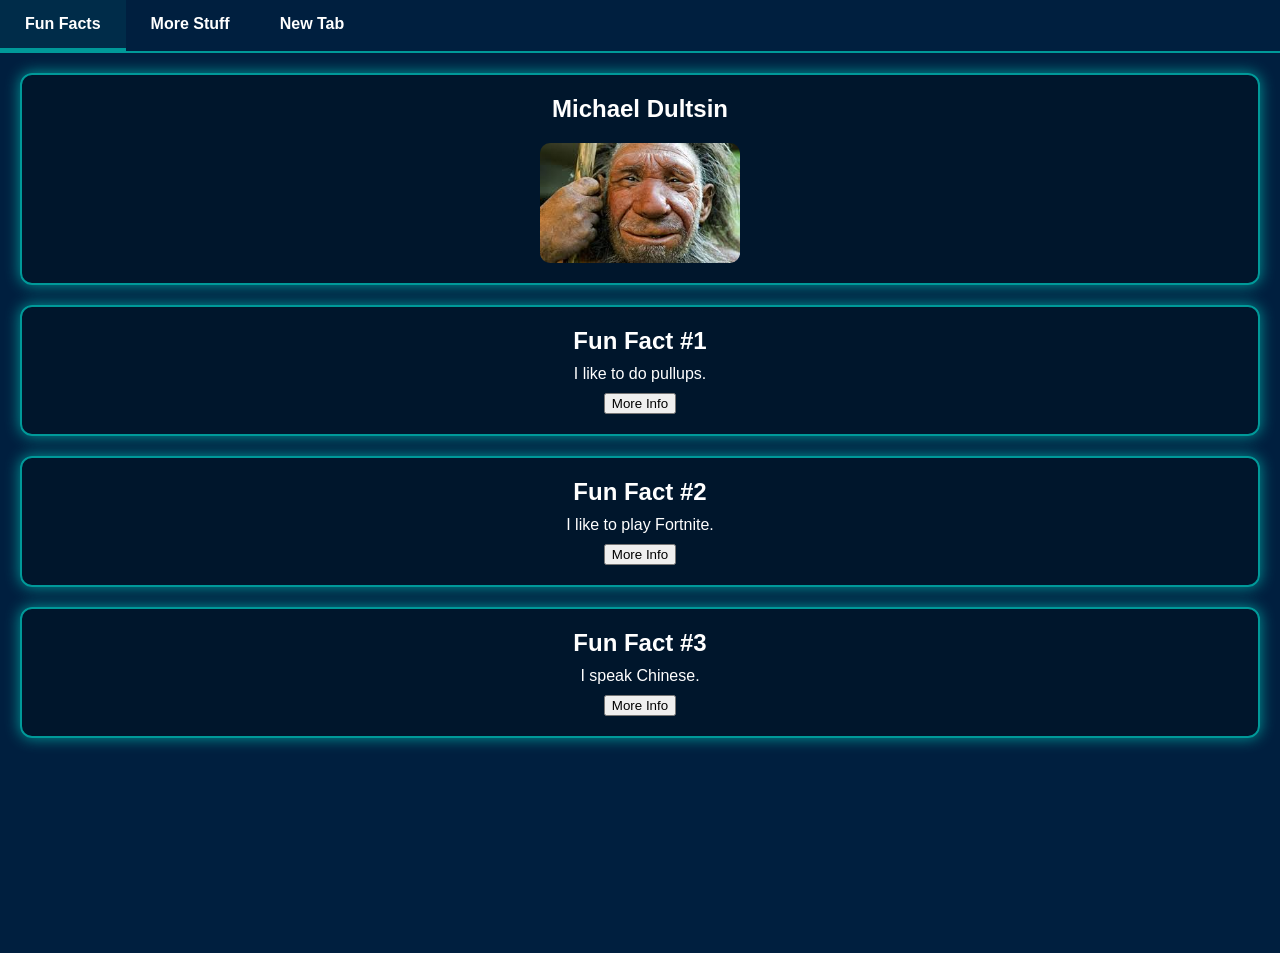
==== index.html @ ffdce5ab "My first commit" ====
<!DOCTYPE html>
<html lang="en">
<head>
  <meta charset="UTF-8" />
  <meta name="viewport" content="width=device-width, initial-scale=1.0">
  <title>Michael Dultsin's Fun Facts</title>
  <link rel="stylesheet" href="style.css">
</head>
<body>

  <!-- Tabs -->
  <div class="tabs">
    <div class="tab active" onclick="showTab('funFacts')">Fun Facts</div>
    <div class="tab" onclick="showTab('moreStuff')">More Stuff</div>
    <div class="tab" onclick="showTab('newTab')">New Tab</div>
  </div>

  <!-- Fun Facts Tab -->
  <div id="funFacts" class="tab-content active">
    <section>
      <h1>Michael Dultsin</h1>
      <img src="homoerectus.jpeg" alt="Michael's picture">
    </section>

    <section>
      <h2>Fun Fact #1</h2>
      <p>I like to do pullups.</p>
      <button onclick="togglePopup(this)">More Info</button>
      <div class="popup">I have done 20 pullups in a row!</div>
    </section>

    <section>
      <h2>Fun Fact #2</h2>
      <p>I like to play Fortnite.</p>
      <button onclick="togglePopup(this)">More Info</button>
      <div class="popup">I started playing Fortnite in 2018!</div>
    </section>

    <section>
      <h2>Fun Fact #3</h2>
      <p>I speak Chinese.</p>
      <button onclick="togglePopup(this)">More Info</button>
      <div class="popup">I have been learning Chinese for 2 years!</div>
    </section>
  </div>

  <!-- More Stuff Tab -->
  <div id="moreStuff" class="tab-content">
    <h2>More Stuff</h2>
    <!-- Embedded YouTube Video with Start Time -->
    <iframe width="560" height="315" src="https://www.youtube.com/embed/SQyzaavIaoA?start=6" title="YouTube video player" frameborder="0" allow="accelerometer; autoplay; clipboard-write; encrypted-media; gyroscope; picture-in-picture; web-share" referrerpolicy="strict-origin-when-cross-origin" allowfullscreen></iframe>
  </div>

  <!-- New Tab -->
  <div id="newTab" class="tab-content">
    <h2>New Tab</h2>
    <p>Here’s some other cool stuff about me!</p>
  </div>

  <!-- JavaScript -->
  <script>
    function showTab(tabId) {
      document.querySelectorAll('.tab').forEach(tab => tab.classList.remove('active'));
      document.querySelectorAll('.tab-content').forEach(content => content.classList.remove('active'));
      document.querySelector(`.tab[onclick="showTab('${tabId}')"]`).classList.add('active');
      document.getElementById(tabId).classList.add('active');
    }

    function togglePopup(button) {
      const popup = button.nextElementSibling;
      popup.classList.toggle('show');
    }
  </script>

</body>
</html>
---- style.css ----
/* Body */
body {
  margin: 0;
  padding: 0;
  font-family: 'Arial', sans-serif;
  background-color: rgb(0, 31, 63); /* Navy blue */
  color: rgb(255, 255, 255); /* White text */
}

/* Tabs */
.tabs {
  display: flex;
  background-color: rgb(0, 31, 63);
  border-bottom: 2px solid rgb(0, 153, 153);
}

.tab {
  padding: 15px 25px;
  cursor: pointer;
  font-weight: bold;
  color: rgb(255, 255, 255);
  border-bottom: 3px solid transparent;
  transition: 0.3s;
}

.tab:hover {
  background-color: rgba(0, 153, 153, 0.2);
}

.tab.active {
  border-bottom: 3px solid rgb(0, 153, 153);
  background-color: rgba(0, 153, 153, 0.1);
}

/* Tab content */
.tab-content {
  display: none;
  padding: 20px;
  box-sizing: border-box;
  min-height: 100vh;
  flex-direction: column;
  gap: 20px;
}

.tab-content.active {
  display: flex;
}

/* Sections (cards) */
section {
  background: rgba(0, 0, 0, 0.3);
  padding: 20px;
  border-radius: 12px;
  border: 2px solid rgb(0, 153, 153);
  box-shadow: 0 0 15px rgb(0, 153, 153);
  display: flex;
  flex-direction: column;
  align-items: center;
  text-align: center;
  transition: all 0.3s ease;
}

section:hover {
  transform: translateY(-5px);
  background-color: rgb(0, 153, 153);
  color: rgb(0, 0, 0);
  box-shadow: 0 0 25px rgb(0, 153, 153);
}

/* Titles and text */
h1, h2 {
  margin: 0 0 10px 0;
  font-weight: 700;
}

p {
  margin: 0 0 10px 0;
}

/* Images */
img {
  width: 200px;
  height: auto;
  margin-top: 10px;
  border-radius: 10px;
}

/* More Info popups */
.popup {
  display: none;
  margin-top: 10px;
  padding: 10px;
  background-color: rgb(0, 153, 153);
  color: rgb(0, 0, 0);
  font-weight: bold;
  border-radius: 6px;
  transition: all 0.3s ease;
}

.popup.show {
  display: block;
  animation: popupFade 0.3s ease;
}

@keyframes popupFade {
  0% { opacity: 0; transform: translateY(-5px); }
  100% { opacity: 1; transform: translateY(0); }
}

/* New Tab Gradient */
#newTab {
  background: linear-gradient(135deg, rgba(0, 0, 0, 0.7) 70%, #a4c7e7 30%); /* Black and Baby Blue gradient */
  color: white;
  padding: 20px;
  border-radius: 12px;
  box-shadow: 0 0 20px rgba(0, 31, 63, 0.5);
  text-align: center;
}

/* More Stuff tab */
#moreStuff {
  background-color: rgb(245, 245, 220); /* Beige */
  color: rgb(0, 31, 63);
  padding: 20px;
  border-radius: 12px;
  box-shadow: 0 0 20px rgba(0, 31, 63, 0.5);
  align-items: center;
  text-align: center;
  gap: 20px;
  min-height: 80vh;
  flex-direction: column;
}

#moreStuff iframe {
  max-width: 100%;
  border-radius: 10px;
}

/* YouTube video container */
.video-container {
  position: relative;
  display: flex;
  flex-direction: column;
  align-items: center;
  justify-content: center;
  gap: 10px;
  background-color: rgba(0, 0, 0, 0.3);
  border: 2px solid rgb(0, 153, 153);
  border-radius: 10px;
  padding: 20px;
  box-shadow: 0 0 15px rgb(0, 153, 153);
}

/* Hide iframe initially */
.video-container iframe {
  display: block;
  width: 100%;
  max-width: 560px;
  height: 315px;
  border-radius: 8px;
}

/* Fallback message for video errors */
.video-fallback {
  display: none; /* Initially hidden */
  text-align: center;
  color: white;
}

.video-fallback p {
  margin-bottom: 8px;
  font-size: 1.1em;
}

/* Fallback link styling */
.video-link {
  display: inline-block;
  text-decoration: none;
  background-color: rgb(0, 153, 153);
  color: rgb(0, 0, 0);
  padding: 8px 15px;
  border-radius: 6px;
  font-weight: bold;
}

.video-link:hover {
  background-color: rgba(0, 153, 153, 0.8);
}

/* Mobile adjustments */
@media (max-width: 600px) {
  img {
    width: 90%;
    height: auto;
  }

  .tabs {
    flex-direction: column;
  }

  .tab {
    width: 100%;
    text-align: center;
  }
}
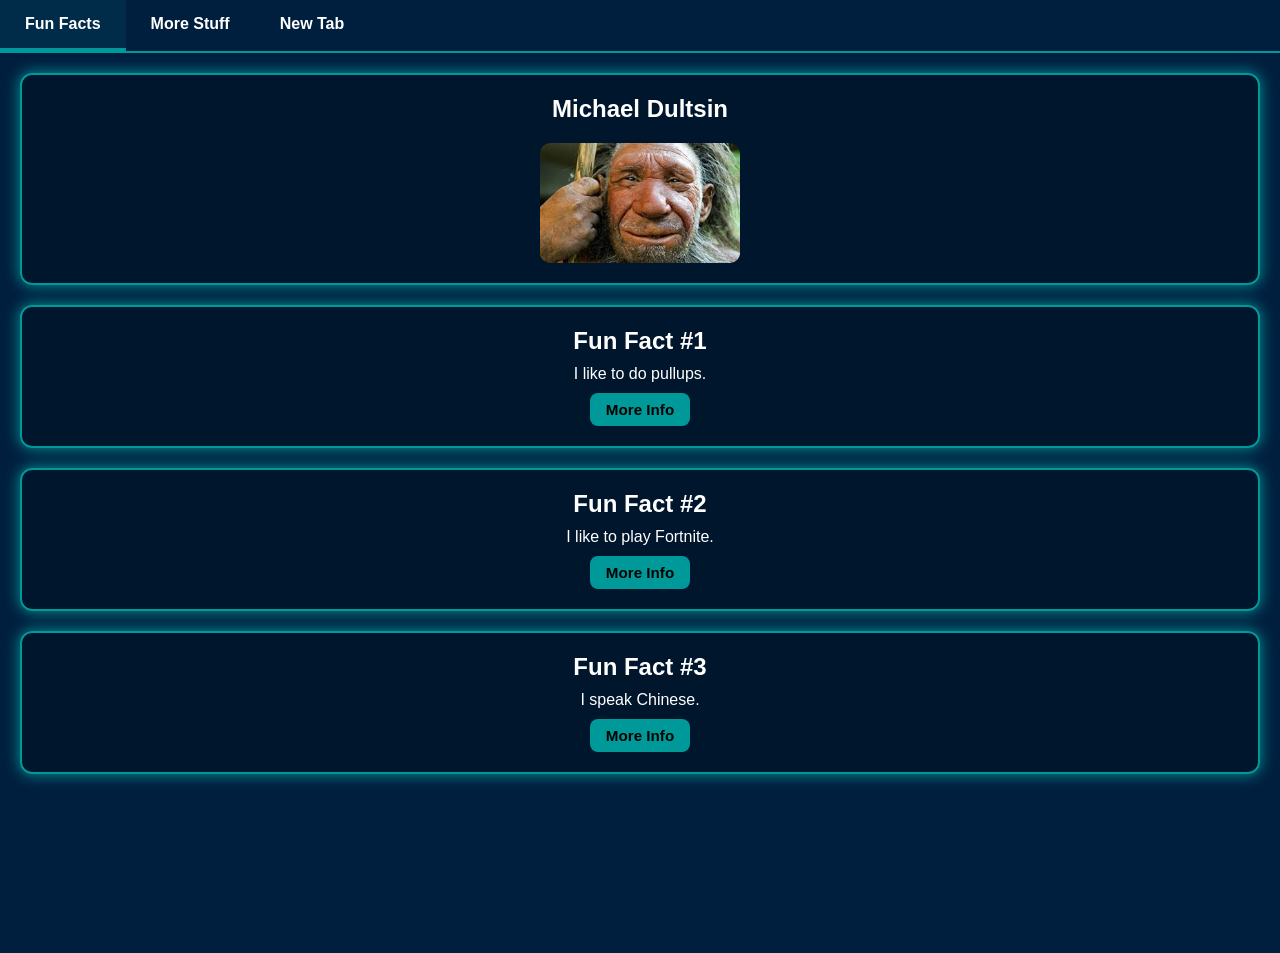
==== commit 905308b3: "Created kalaedescope/gameon third tab." ====
--- a/index.html
+++ b/index.html
@@ -5,6 +5,11 @@
   <meta name="viewport" content="width=device-width, initial-scale=1.0">
   <title>Michael Dultsin's Fun Facts</title>
   <link rel="stylesheet" href="style.css">
+  <style>
+    html {
+      scroll-behavior: auto;
+    }
+  </style>
 </head>
 <body>
 
@@ -26,21 +31,21 @@
       <h2>Fun Fact #1</h2>
       <p>I like to do pullups.</p>
       <button onclick="togglePopup(this)">More Info</button>
-      <div class="popup">I have done 20 pullups in a row!</div>
+      <div class="popup">I have done 12 pullups in a row</div>
     </section>
 
     <section>
       <h2>Fun Fact #2</h2>
       <p>I like to play Fortnite.</p>
       <button onclick="togglePopup(this)">More Info</button>
-      <div class="popup">I started playing Fortnite in 2018!</div>
+      <div class="popup"></div>
     </section>
 
     <section>
       <h2>Fun Fact #3</h2>
       <p>I speak Chinese.</p>
       <button onclick="togglePopup(this)">More Info</button>
-      <div class="popup">I have been learning Chinese for 2 years!</div>
+      <div class="popup">I have been learning Chinese for 4 years!</div>
     </section>
   </div>
 
@@ -54,11 +59,22 @@
   <!-- New Tab -->
   <div id="newTab" class="tab-content">
     <h2>New Tab</h2>
-    <p>Here’s some other cool stuff about me!</p>
+    <p>Here's some other cool stuff about me!</p>
+    
+    <div style="display: flex; justify-content: center; align-items: center; min-height: 60vh;">
+      <section style="width: 400px; height: 400px; padding: 0; display: flex; align-items: center; justify-content: center;">
+        <canvas id="kaleidoscope" width="400" height="400" style="border-radius: 10px; cursor: crosshair; display: block;"></canvas>
+      </section>
+    </div>
   </div>
 
   <!-- JavaScript -->
   <script>
+    // Scroll to top on page load
+    window.addEventListener('load', () => {
+      window.scrollTo(0, 0);
+    });
+
     function showTab(tabId) {
       document.querySelectorAll('.tab').forEach(tab => tab.classList.remove('active'));
       document.querySelectorAll('.tab-content').forEach(content => content.classList.remove('active'));
@@ -70,6 +86,205 @@
       const popup = button.nextElementSibling;
       popup.classList.toggle('show');
     }
+
+    // Kaleidoscope
+    const canvas = document.getElementById('kaleidoscope');
+    const ctx = canvas.getContext('2d');
+    let mouseX = canvas.width / 2;
+    let mouseY = canvas.height / 2;
+    let points = [];
+    let clickCount = 0;
+    let gameActive = false;
+
+    // Draw octagon helper
+    function drawOctagon(ctx, x, y, size, fillColor, opacity = 1) {
+      ctx.save();
+      ctx.globalAlpha = opacity;
+      ctx.fillStyle = fillColor;
+      ctx.beginPath();
+      for (let i = 0; i < 8; i++) {
+        const angle = (i * Math.PI * 2) / 8 - Math.PI / 8;
+        const px = x + size * Math.cos(angle);
+        const py = y + size * Math.sin(angle);
+        if (i === 0) ctx.moveTo(px, py);
+        else ctx.lineTo(px, py);
+      }
+      ctx.closePath();
+      ctx.fill();
+      ctx.restore();
+    }
+
+    canvas.addEventListener('click', () => {
+      if (countdownActive) return;
+      clickCount++;
+      if (clickCount === 2) {
+        gameActive = true;
+        clickCount = 0;
+        initSnakeGame();
+      }
+    });
+
+    canvas.addEventListener('mousemove', (e) => {
+      if (gameActive || countdownActive) return;
+      const rect = canvas.getBoundingClientRect();
+      mouseX = e.clientX - rect.left;
+      mouseY = e.clientY - rect.top;
+      
+      // Add new point to pattern
+      if (Math.random() > 0.5) {
+        const colorChoice = Math.random();
+        let hue;
+        if (colorChoice < 0.33) {
+          hue = 180; // Teal/Cyan
+        } else if (colorChoice < 0.66) {
+          hue = 200; // Baby Blue
+        } else {
+          hue = 160; // Dark Teal/Green
+        }
+        
+        points.push({
+          x: mouseX,
+          y: mouseY,
+          hue: hue,
+          life: 80
+        });
+      }
+    });
+
+    function drawKaleidoscope() {
+      if (gameActive || countdownActive) {
+        requestAnimationFrame(drawKaleidoscope);
+        return;
+      }
+
+      ctx.fillStyle = 'rgba(0, 31, 63, 0.08)';
+      ctx.fillRect(0, 0, canvas.width, canvas.height);
+
+      const centerX = canvas.width / 2;
+      const centerY = canvas.height / 2;
+
+      // Update and draw points
+      points = points.filter(p => p.life > 0);
+      points.forEach(p => {
+        p.life -= 1;
+        const opacity = p.life / 80;
+
+        for (let i = 0; i < 8; i++) {
+          const angle = (Math.PI * 2 / 8) * i;
+          const x = centerX + (p.x - centerX) * Math.cos(angle) - (p.y - centerY) * Math.sin(angle);
+          const y = centerY + (p.x - centerX) * Math.sin(angle) + (p.y - centerY) * Math.cos(angle);
+
+          // Draw multiple octagon layers for pattern with HSL colors
+          const baseColor = `hsl(${p.hue}, 100%, 50%)`;
+          drawOctagon(ctx, x, y, 3 * opacity, baseColor, opacity * 0.6);
+          drawOctagon(ctx, x, y, 6 * opacity, baseColor, opacity * 0.3);
+        }
+      });
+
+      requestAnimationFrame(drawKaleidoscope);
+    }
+
+    // Snake Game
+    let snake, food, direction, nextDirection, score;
+    let countdown = 3;
+    let countdownActive = false;
+    let gameLoopActive = false;
+
+    function initSnakeGame() {
+      countdown = 3;
+      countdownActive = true;
+      
+      const countdownInterval = setInterval(() => {
+        ctx.fillStyle = 'rgb(0, 31, 63)';
+        ctx.fillRect(0, 0, canvas.width, canvas.height);
+        ctx.fillStyle = 'rgb(0, 153, 153)';
+        ctx.font = 'bold 80px Arial';
+        ctx.textAlign = 'center';
+        ctx.textBaseline = 'middle';
+        ctx.fillText(countdown, canvas.width / 2, canvas.height / 2);
+        
+        countdown--;
+        
+        if (countdown < 0) {
+          clearInterval(countdownInterval);
+          countdownActive = false;
+          startSnakeGame();
+        }
+      }, 1000);
+    }
+
+    function startSnakeGame() {
+      snake = [{x: 10, y: 10}];
+      food = {x: Math.floor(Math.random() * 20), y: Math.floor(Math.random() * 20)};
+      direction = {x: 1, y: 0};
+      nextDirection = {x: 1, y: 0};
+      score = 0;
+      gameLoopActive = true;
+
+      document.addEventListener('keydown', handleSnakeInput);
+      gameLoopSnake();
+    }
+
+    function handleSnakeInput(e) {
+      const key = e.key.toLowerCase();
+      if (key === 'arrowup' || key === 'w') nextDirection = {x: 0, y: -1};
+      if (key === 'arrowdown' || key === 's') nextDirection = {x: 0, y: 1};
+      if (key === 'arrowleft' || key === 'a') nextDirection = {x: -1, y: 0};
+      if (key === 'arrowright' || key === 'd') nextDirection = {x: 1, y: 0};
+    }
+
+    function gameLoopSnake() {
+      if (!gameLoopActive) return;
+
+      direction = nextDirection;
+      const head = {x: snake[0].x + direction.x, y: snake[0].y + direction.y};
+
+      if (head.x < 0 || head.x >= 20 || head.y < 0 || head.y >= 20 || snake.some(s => s.x === head.x && s.y === head.y)) {
+        gameLoopActive = false;
+        gameActive = false;
+        alert(`Game Over! Score: ${score}`);
+        clickCount = 0;
+        document.removeEventListener('keydown', handleSnakeInput);
+        points = [];
+        return;
+      }
+
+      snake.unshift(head);
+
+      if (head.x === food.x && head.y === food.y) {
+        score++;
+        food = {x: Math.floor(Math.random() * 20), y: Math.floor(Math.random() * 20)};
+      } else {
+        snake.pop();
+      }
+
+      drawSnakeGameOnCanvas();
+      setTimeout(gameLoopSnake, 100);
+    }
+
+    function drawSnakeGameOnCanvas() {
+      ctx.fillStyle = 'rgb(0, 31, 63)';
+      ctx.fillRect(0, 0, canvas.width, canvas.height);
+
+      const cellSize = 20;
+
+      ctx.fillStyle = 'rgb(0, 153, 153)';
+      snake.forEach(segment => {
+        ctx.fillRect(segment.x * cellSize, segment.y * cellSize, cellSize - 2, cellSize - 2);
+      });
+
+      ctx.fillStyle = 'rgb(255, 255, 255)';
+      ctx.fillRect(food.x * cellSize, food.y * cellSize, cellSize - 2, cellSize - 2);
+
+      ctx.fillStyle = 'rgb(255, 255, 255)';
+      ctx.font = '16px Arial';
+      ctx.textAlign = 'left';
+      ctx.textBaseline = 'top';
+      ctx.fillText(`Score: ${score}`, 10, 10);
+      ctx.fillText('Double-click to exit', 10, 30);
+    }
+
+    drawKaleidoscope();
   </script>
 
 </body>
--- a/style.css
+++ b/style.css
@@ -90,8 +90,8 @@
   display: none;
   margin-top: 10px;
   padding: 10px;
-  background-color: rgb(0, 153, 153);
-  color: rgb(0, 0, 0);
+  background-color: transparent;
+  color: inherit;
   font-weight: bold;
   border-radius: 6px;
   transition: all 0.3s ease;
@@ -203,3 +203,20 @@
     text-align: center;
   }
 }
+
+button {
+  border-radius: 8px;
+  background-color: rgb(0, 153, 153);
+  color: rgb(0, 0, 0);
+  border: none;
+  padding: 8px 16px;
+  font-size: 0.95em;
+  cursor: pointer;
+  transition: background 0.2s;
+  font-weight: bold;
+}
+
+button:hover {
+  background-color: rgba(0, 153, 153, 0.8);
+}
+
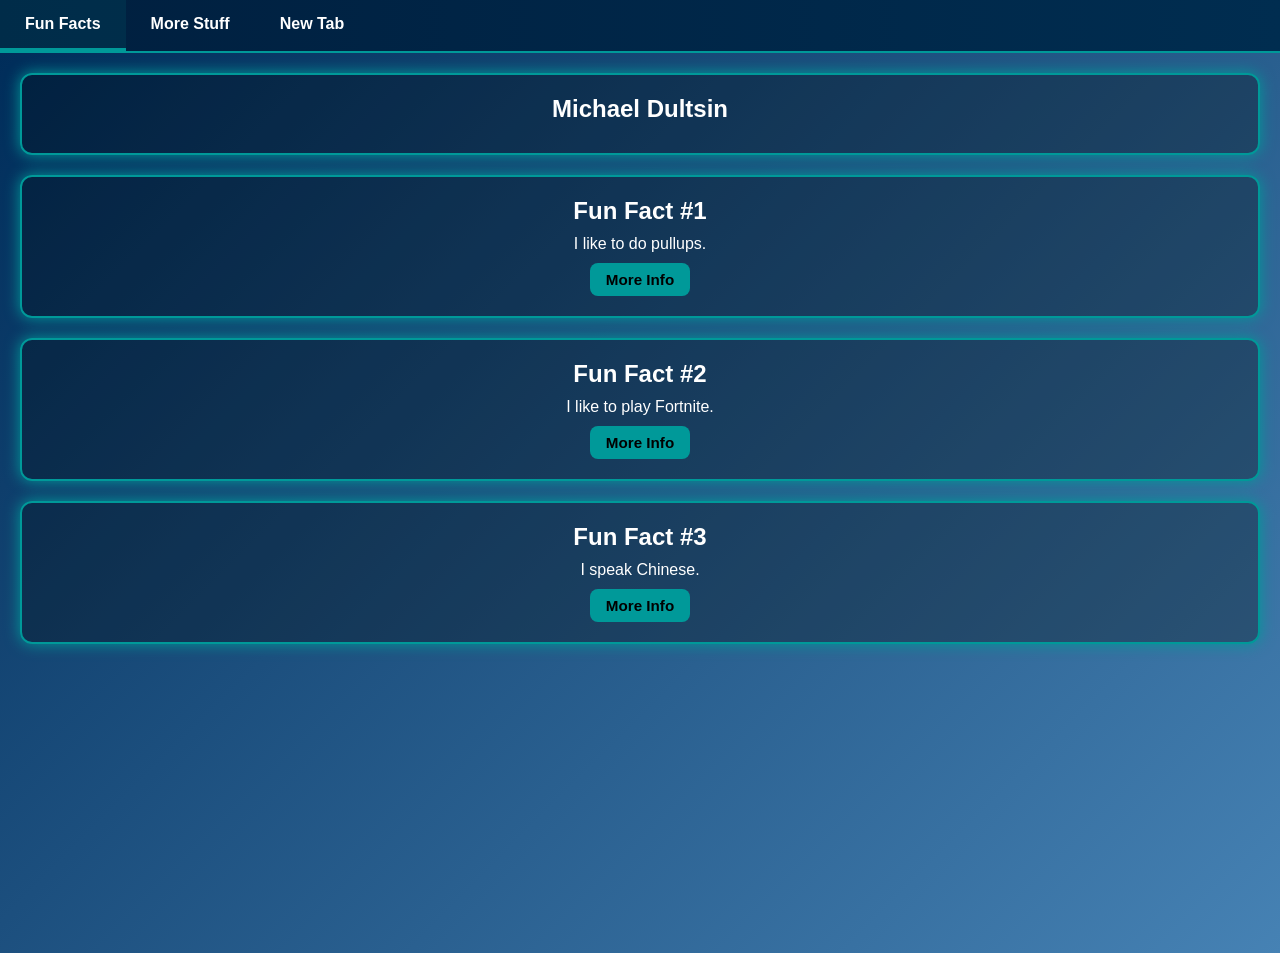
==== commit bcc5e134: "Fixed snake game bug" ====
--- a/index.html
+++ b/index.html
@@ -24,7 +24,6 @@
   <div id="funFacts" class="tab-content active">
     <section>
       <h1>Michael Dultsin</h1>
-      <img src="homoerectus.jpeg" alt="Michael's picture">
     </section>
 
     <section>
@@ -52,8 +51,9 @@
   <!-- More Stuff Tab -->
   <div id="moreStuff" class="tab-content">
     <h2>More Stuff</h2>
-    <!-- Embedded YouTube Video with Start Time -->
-    <iframe width="560" height="315" src="https://www.youtube.com/embed/SQyzaavIaoA?start=6" title="YouTube video player" frameborder="0" allow="accelerometer; autoplay; clipboard-write; encrypted-media; gyroscope; picture-in-picture; web-share" referrerpolicy="strict-origin-when-cross-origin" allowfullscreen></iframe>
+    <img src="homoerectus.jpeg" alt="Michael's picture" style="width: 200px; height: auto; border-radius: 10px; margin: 20px 0;">
+    <!-- Embedded YouTube Video -->
+    <iframe width="560" height="315" src="https://www.youtube.com/embed/Mv7J2CLBYBk?start=2" title="YouTube video player" frameborder="0" allow="accelerometer; autoplay; clipboard-write; encrypted-media; gyroscope; picture-in-picture; web-share" allowfullscreen></iframe>
   </div>
 
   <!-- New Tab -->
@@ -130,24 +130,30 @@
       mouseX = e.clientX - rect.left;
       mouseY = e.clientY - rect.top;
       
-      // Add new point to pattern
+      // Add new points in pentagon pattern around mouse
       if (Math.random() > 0.5) {
-        const colorChoice = Math.random();
-        let hue;
-        if (colorChoice < 0.33) {
-          hue = 180; // Teal/Cyan
-        } else if (colorChoice < 0.66) {
-          hue = 200; // Baby Blue
-        } else {
-          hue = 160; // Dark Teal/Green
-        }
-        
-        points.push({
-          x: mouseX,
-          y: mouseY,
-          hue: hue,
-          life: 80
-        });
+        for (let i = 0; i < 5; i++) {
+          const angle = (Math.PI * 2 / 5) * i;
+          const offsetX = Math.cos(angle) * 15;
+          const offsetY = Math.sin(angle) * 15;
+          
+          const colorChoice = Math.random();
+          let hue;
+          if (colorChoice < 0.33) {
+            hue = 180; // Teal/Cyan
+          } else if (colorChoice < 0.66) {
+            hue = 200; // Baby Blue
+          } else {
+            hue = 160; // Dark Teal/Green
+          }
+          
+          points.push({
+            x: mouseX + offsetX,
+            y: mouseY + offsetY,
+            hue: hue,
+            life: 80
+          });
+        }
       }
     });
 
@@ -157,7 +163,7 @@
         return;
       }
 
-      ctx.fillStyle = 'rgba(0, 31, 63, 0.08)';
+      ctx.fillStyle = 'rgba(0, 31, 63, 0.12)';
       ctx.fillRect(0, 0, canvas.width, canvas.height);
 
       const centerX = canvas.width / 2;
@@ -169,15 +175,14 @@
         p.life -= 1;
         const opacity = p.life / 80;
 
-        for (let i = 0; i < 8; i++) {
-          const angle = (Math.PI * 2 / 8) * i;
+        for (let i = 0; i < 5; i++) {
+          const angle = (Math.PI * 2 / 5) * i;
           const x = centerX + (p.x - centerX) * Math.cos(angle) - (p.y - centerY) * Math.sin(angle);
           const y = centerY + (p.x - centerX) * Math.sin(angle) + (p.y - centerY) * Math.cos(angle);
 
-          // Draw multiple octagon layers for pattern with HSL colors
+          // Draw single octagon layer for cleaner effect
           const baseColor = `hsl(${p.hue}, 100%, 50%)`;
-          drawOctagon(ctx, x, y, 3 * opacity, baseColor, opacity * 0.6);
-          drawOctagon(ctx, x, y, 6 * opacity, baseColor, opacity * 0.3);
+          drawOctagon(ctx, x, y, 4 * opacity, baseColor, opacity * 0.5);
         }
       });
 
@@ -186,12 +191,12 @@
 
     // Snake Game
     let snake, food, direction, nextDirection, score;
-    let countdown = 3;
+    let countdown = 5;
     let countdownActive = false;
     let gameLoopActive = false;
 
     function initSnakeGame() {
-      countdown = 3;
+      countdown = 5;
       countdownActive = true;
       
       const countdownInterval = setInterval(() => {
@@ -242,10 +247,8 @@
       if (head.x < 0 || head.x >= 20 || head.y < 0 || head.y >= 20 || snake.some(s => s.x === head.x && s.y === head.y)) {
         gameLoopActive = false;
         gameActive = false;
-        alert(`Game Over! Score: ${score}`);
-        clickCount = 0;
         document.removeEventListener('keydown', handleSnakeInput);
-        points = [];
+        playExplosionEffect();
         return;
       }
 
@@ -284,6 +287,76 @@
       ctx.fillText('Double-click to exit', 10, 30);
     }
 
+    function playExplosionEffect() {
+      let explosionRadius = 0;
+      const maxRadius = 150;
+      const cellSize = 20;
+      let explosionAlpha = 1;
+
+      function drawExplosion() {
+        // Draw base game
+        ctx.fillStyle = 'rgb(0, 31, 63)';
+        ctx.fillRect(0, 0, canvas.width, canvas.height);
+
+        const centerX = canvas.width / 2;
+        const centerY = canvas.height / 2;
+
+        // Draw pixelized explosion ripple
+        for (let x = 0; x < 20; x++) {
+          for (let y = 0; y < 20; y++) {
+            const distance = Math.sqrt(Math.pow(x - 10, 2) + Math.pow(y - 10, 2)) * cellSize;
+            
+            // Explosion ripple effect with red and orange colors
+            if (distance < explosionRadius && distance > explosionRadius - 30) {
+              const colors = ['rgb(255, 100, 0)', 'rgb(255, 50, 50)'];
+              const hue = colors[Math.floor(Math.random() * colors.length)];
+              const fadeAmount = 1 - (distance - (explosionRadius - 30)) / 30;
+              const rgbMatch = hue.match(/\d+/g);
+              ctx.fillStyle = `rgba(${rgbMatch[0]}, ${rgbMatch[1]}, ${rgbMatch[2]}, ${explosionAlpha * fadeAmount})`;
+              ctx.fillRect(x * cellSize, y * cellSize, cellSize, cellSize);
+            }
+          }
+        }
+
+        explosionRadius += 6;
+        explosionAlpha -= 0.015;
+
+        if (explosionRadius < maxRadius && explosionAlpha > 0) {
+          requestAnimationFrame(drawExplosion);
+        } else {
+          flashFade();
+        }
+      }
+
+      drawExplosion();
+    }
+
+    function flashFade() {
+      let flashAlpha = 1;
+      const flashDuration = 300;
+      const startTime = Date.now();
+
+      function drawFlash() {
+        const elapsed = Date.now() - startTime;
+        flashAlpha = Math.max(0, 1 - (elapsed / flashDuration));
+
+        ctx.fillStyle = `rgba(255, 255, 255, ${flashAlpha * 0.6})`;
+        ctx.fillRect(0, 0, canvas.width, canvas.height);
+
+        if (flashAlpha > 0) {
+          requestAnimationFrame(drawFlash);
+        } else {
+          setTimeout(() => {
+            alert(`Game Over! Score: ${score}`);
+            clickCount = 0;
+            points = [];
+          }, 100);
+        }
+      }
+
+      drawFlash();
+    }
+
     drawKaleidoscope();
   </script>
 
--- a/style.css
+++ b/style.css
@@ -3,14 +3,14 @@
   margin: 0;
   padding: 0;
   font-family: 'Arial', sans-serif;
-  background-color: rgb(0, 31, 63); /* Navy blue */
-  color: rgb(255, 255, 255); /* White text */
+  background: linear-gradient(135deg, rgb(0, 31, 63) 0%, rgb(0, 50, 85) 100%);
+  color: rgb(255, 255, 255);
 }
 
 /* Tabs */
 .tabs {
   display: flex;
-  background-color: rgb(0, 31, 63);
+  background: linear-gradient(90deg, rgb(0, 31, 63) 0%, rgb(0, 45, 80) 100%);
   border-bottom: 2px solid rgb(0, 153, 153);
 }
 
@@ -44,6 +44,10 @@
 
 .tab-content.active {
   display: flex;
+}
+
+#funFacts {
+  background: linear-gradient(135deg, rgb(0, 45, 90) 0%, rgb(70, 130, 180) 100%);
 }
 
 /* Sections (cards) */
@@ -220,3 +224,46 @@
   background-color: rgba(0, 153, 153, 0.8);
 }
 
+function playExplosionEffect() {
+      let explosionRadius = 0;
+      const maxRadius = Math.sqrt(Math.pow(200, 2) + Math.pow(200, 2));
+      const cellSize = 20;
+      let explosionAlpha = 1;
+
+      function drawExplosion() {
+        // Draw base game
+        ctx.fillStyle = 'rgb(0, 31, 63)';
+        ctx.fillRect(0, 0, canvas.width, canvas.height);
+
+        const centerX = canvas.width / 2;
+        const centerY = canvas.height / 2;
+
+        // Draw pixelized explosion ripple
+        for (let x = 0; x < 20; x++) {
+          for (let y = 0; y < 20; y++) {
+            const distance = Math.sqrt(Math.pow(x - 10, 2) + Math.pow(y - 10, 2)) * cellSize;
+            
+            // Explosion ripple effect with red and orange colors
+            if (distance < explosionRadius && distance > explosionRadius - 40) {
+              const hue = Math.random() > 0.5 ? 'rgb(255, 100, 0)' : 'rgb(255, 50, 50)'; // Orange or Red
+              const fadeAmount = 1 - (distance - (explosionRadius - 40)) / 40;
+              ctx.fillStyle = hue.replace('rgb', 'rgba').replace(')', `, ${explosionAlpha * fadeAmount})`);
+              ctx.fillRect(x * cellSize, y * cellSize, cellSize, cellSize);
+            }
+          }
+        }
+
+        explosionRadius += 8;
+        explosionAlpha -= 0.02;
+
+        if (explosionRadius < maxRadius && explosionAlpha > 0) {
+          requestAnimationFrame(drawExplosion);
+        } else {
+          // Flash fade effect
+          flashFade();
+        }
+      }
+
+      drawExplosion();
+    }
+
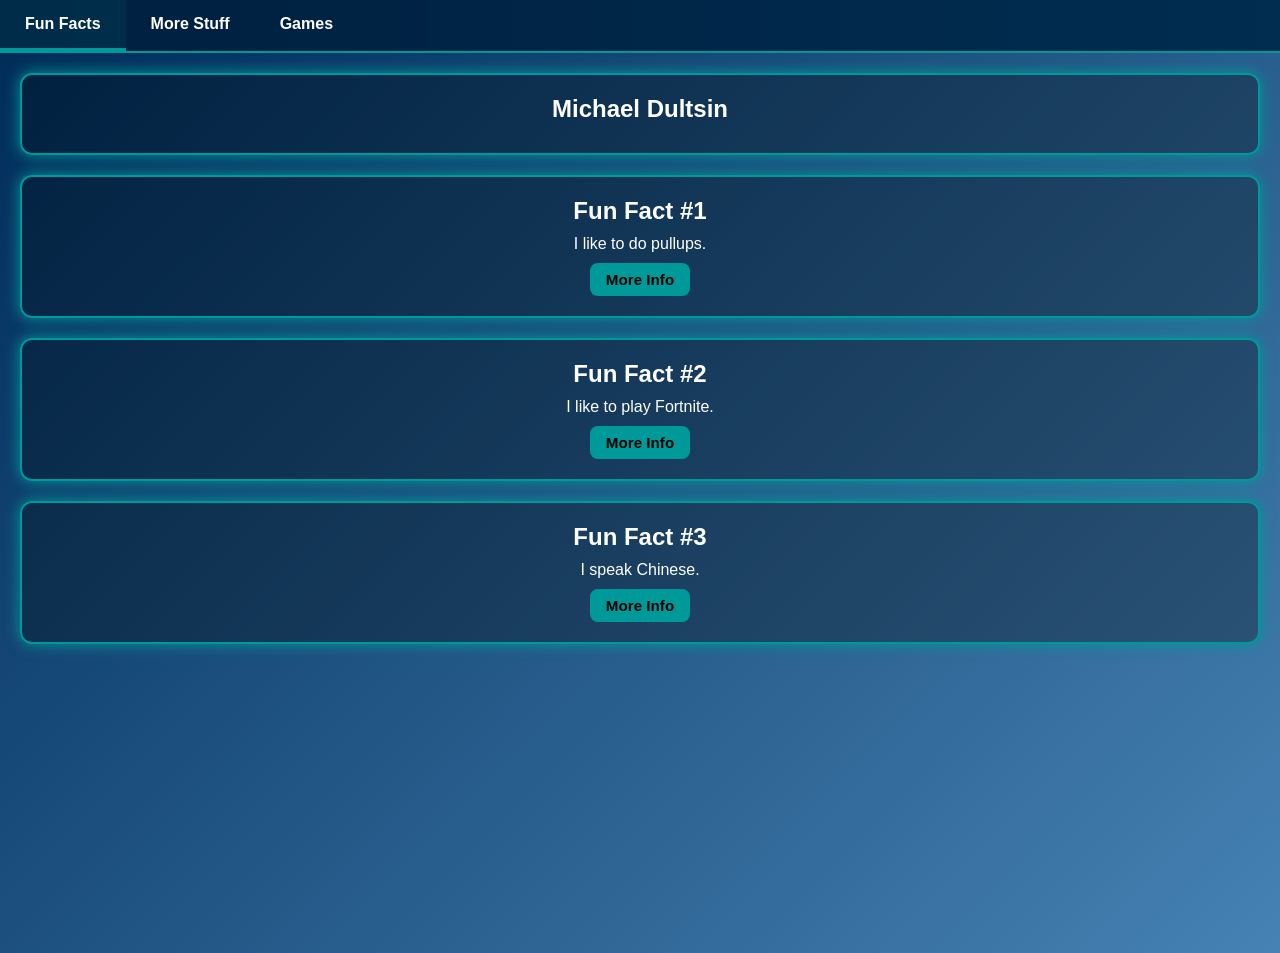
==== commit 21af3101: "Included flappy chicken" ====
--- a/index.html
+++ b/index.html
@@ -17,7 +17,7 @@
   <div class="tabs">
     <div class="tab active" onclick="showTab('funFacts')">Fun Facts</div>
     <div class="tab" onclick="showTab('moreStuff')">More Stuff</div>
-    <div class="tab" onclick="showTab('newTab')">New Tab</div>
+    <div class="tab" onclick="showTab('newTab')">Games</div>
   </div>
 
   <!-- Fun Facts Tab -->
@@ -52,18 +52,25 @@
   <div id="moreStuff" class="tab-content">
     <h2>More Stuff</h2>
     <img src="homoerectus.jpeg" alt="Michael's picture" style="width: 200px; height: auto; border-radius: 10px; margin: 20px 0;">
-    <!-- Embedded YouTube Video -->
     <iframe width="560" height="315" src="https://www.youtube.com/embed/Mv7J2CLBYBk?start=2" title="YouTube video player" frameborder="0" allow="accelerometer; autoplay; clipboard-write; encrypted-media; gyroscope; picture-in-picture; web-share" allowfullscreen></iframe>
   </div>
 
-  <!-- New Tab -->
+  <!-- Games Tab -->
   <div id="newTab" class="tab-content">
-    <h2>New Tab</h2>
+    <h2>Games</h2>
     <p>Here's some other cool stuff about me!</p>
     
-    <div style="display: flex; justify-content: center; align-items: center; min-height: 60vh;">
+    <div style="display: flex; justify-content: center; align-items: center; min-height: 60vh; gap: 40px;">
+      <!-- Snake/Kaleidoscope Game -->
       <section style="width: 400px; height: 400px; padding: 0; display: flex; align-items: center; justify-content: center;">
         <canvas id="kaleidoscope" width="400" height="400" style="border-radius: 10px; cursor: crosshair; display: block;"></canvas>
+      </section>
+      
+      <!-- Flappy Chicken Game -->
+      <section style="width: 400px; height: 400px; padding: 0; display: flex; align-items: center; justify-content: center; position: relative;">
+        <canvas id="flappyChicken" width="400" height="400" style="border-radius: 10px; cursor: pointer; display: block; background: linear-gradient(to bottom, #FF6B35 0%, #FF8C42 30%, #FFC93C 60%, #87CEEB 100%);"></canvas>
+        <div id="flappyTitle" style="position: absolute; top: 50%; left: 50%; transform: translate(-50%, -50%); font-size: 32px; font-weight: bold; font-family: 'Comic Sans MS', 'Chalkboard SE', 'Arial Black', cursive; color: rgba(255, 255, 255, 0.8); text-shadow: 2px 2px 4px rgba(0,0,0,0.5); z-index: 10; pointer-events: none;">Flappy Chicken</div>
+        <div id="flappyScore" style="position: absolute; top: 15px; left: 15px; font-size: 20px; font-weight: bold; color: white; text-shadow: 1px 1px 3px rgba(0,0,0,0.7); z-index: 10; pointer-events: none;">Score: 0</div>
       </section>
     </div>
   </div>
@@ -191,12 +198,12 @@
 
     // Snake Game
     let snake, food, direction, nextDirection, score;
-    let countdown = 5;
+    let countdown = 3;
     let countdownActive = false;
     let gameLoopActive = false;
 
     function initSnakeGame() {
-      countdown = 5;
+      countdown = 3;
       countdownActive = true;
       
       const countdownInterval = setInterval(() => {
@@ -232,10 +239,22 @@
 
     function handleSnakeInput(e) {
       const key = e.key.toLowerCase();
-      if (key === 'arrowup' || key === 'w') nextDirection = {x: 0, y: -1};
-      if (key === 'arrowdown' || key === 's') nextDirection = {x: 0, y: 1};
-      if (key === 'arrowleft' || key === 'a') nextDirection = {x: -1, y: 0};
-      if (key === 'arrowright' || key === 'd') nextDirection = {x: 1, y: 0};
+      const arrowKeys = ['arrowup', 'arrowdown', 'arrowleft', 'arrowright'];
+      
+      if (arrowKeys.includes(key)) {
+        e.preventDefault();
+      }
+      
+      let newDirection = null;
+      if (key === 'arrowup' || key === 'w') newDirection = {x: 0, y: -1};
+      if (key === 'arrowdown' || key === 's') newDirection = {x: 0, y: 1};
+      if (key === 'arrowleft' || key === 'a') newDirection = {x: -1, y: 0};
+      if (key === 'arrowright' || key === 'd') newDirection = {x: 1, y: 0};
+      
+      // Prevent reversing into the snake's body
+      if (newDirection && !(newDirection.x === -direction.x && newDirection.y === -direction.y)) {
+        nextDirection = newDirection;
+      }
     }
 
     function gameLoopSnake() {
@@ -357,6 +376,312 @@
       drawFlash();
     }
 
+    // Flappy Chicken Game
+    const flappyCanvas = document.getElementById('flappyChicken');
+    const flappyCtx = flappyCanvas.getContext('2d');
+    let flappyGameActive = false;
+    let flappyScore = 0;
+    let flappyHighScore = localStorage.getItem('flappyHighScore') ? parseInt(localStorage.getItem('flappyHighScore')) : 0;
+    let flappyGameStarted = false;
+    let flappyGameOver = false;
+
+    let flappyChicken = {
+      x: 50,
+      y: 150,
+      width: 30,
+      height: 30,
+      velocityY: 0,
+      gravity: 0.25,
+      flapPower: -7
+    };
+
+    let flappyPipes = [];
+    let flappyPipeWidth = 60;
+    let flappyPipeGap = 140;
+    let flappyPipeSpeed = 2;
+    let flappyPipeSpawnTimer = 0;
+
+    function drawChicken(x, y, width, height) {
+      const pixelSize = 2;
+      
+      // Body (golden/orange pixelated)
+      flappyCtx.fillStyle = '#FFD700';
+      flappyCtx.fillRect(x - 8, y - 4, 16, 12);
+      
+      // Darker shading on body
+      flappyCtx.fillStyle = '#FFC700';
+      flappyCtx.fillRect(x - 8, y + 4, 16, 4);
+      
+      // Head
+      flappyCtx.fillStyle = '#FFD700';
+      flappyCtx.fillRect(x + 4, y - 12, 8, 8);
+      
+      // Comb (red pixelated)
+      flappyCtx.fillStyle = '#FF4444';
+      flappyCtx.fillRect(x + 6, y - 14, 4, 2);
+      flappyCtx.fillRect(x + 8, y - 16, 2, 2);
+      flappyCtx.fillRect(x + 4, y - 15, 2, 2);
+      
+      // Eye (black)
+      flappyCtx.fillStyle = '#000000';
+      flappyCtx.fillRect(x + 7, y - 10, 2, 2);
+      flappyCtx.fillStyle = '#FFFFFF';
+      flappyCtx.fillRect(x + 8, y - 10, 1, 1);
+      
+      // Beak (orange)
+      flappyCtx.fillStyle = '#FF8C00';
+      flappyCtx.fillRect(x + 12, y - 8, 4, 2);
+      
+      // Wing (darker gold)
+      flappyCtx.fillStyle = '#FFA500';
+      flappyCtx.fillRect(x - 10, y - 4, 6, 8);
+      
+      // Tail feathers
+      flappyCtx.fillStyle = '#FF8C00';
+      flappyCtx.fillRect(x - 12, y - 4, 2, 2);
+      flappyCtx.fillRect(x - 14, y, 2, 2);
+      flappyCtx.fillRect(x - 12, y + 4, 2, 2);
+    }
+
+    function drawFlappyPipe(pipe) {
+      // Top pipe with detailed texture
+      const topPipeHeight = pipe.topHeight;
+      flappyCtx.fillStyle = '#FFD700';
+      flappyCtx.fillRect(pipe.x, 0, flappyPipeWidth, topPipeHeight);
+      
+      // Add textured details to top pipe
+      for (let py = 0; py < topPipeHeight; py += 4) {
+        for (let px = pipe.x; px < pipe.x + flappyPipeWidth; px += 4) {
+          if (Math.random() > 0.6) {
+            flappyCtx.fillStyle = '#FFC700';
+            flappyCtx.fillRect(px, py, 2, 2);
+          }
+          if (Math.random() > 0.7) {
+            flappyCtx.fillStyle = '#FFFFFF';
+            flappyCtx.fillRect(px + 2, py + 2, 1, 1);
+          }
+        }
+      }
+      
+      // Bottom pipe with detailed texture
+      const bottomPipeStart = pipe.topHeight + flappyPipeGap;
+      const bottomPipeHeight = flappyCanvas.height - bottomPipeStart;
+      flappyCtx.fillStyle = '#FFD700';
+      flappyCtx.fillRect(pipe.x, bottomPipeStart, flappyPipeWidth, bottomPipeHeight);
+      
+      // Add textured details to bottom pipe
+      for (let py = bottomPipeStart; py < flappyCanvas.height; py += 4) {
+        for (let px = pipe.x; px < pipe.x + flappyPipeWidth; px += 4) {
+          if (Math.random() > 0.6) {
+            flappyCtx.fillStyle = '#FFC700';
+            flappyCtx.fillRect(px, py, 2, 2);
+          }
+          if (Math.random() > 0.7) {
+            flappyCtx.fillStyle = '#FFFFFF';
+            flappyCtx.fillRect(px + 2, py + 2, 1, 1);
+          }
+        }
+      }
+      
+      // Pipe edges
+      flappyCtx.strokeStyle = '#FFA500';
+      flappyCtx.lineWidth = 2;
+      flappyCtx.strokeRect(pipe.x, 0, flappyPipeWidth, topPipeHeight);
+      flappyCtx.strokeRect(pipe.x, bottomPipeStart, flappyPipeWidth, bottomPipeHeight);
+    }
+
+    function updateFlappyGame() {
+      if (!flappyGameStarted) return;
+
+      // Update chicken
+      flappyChicken.velocityY += flappyChicken.gravity;
+      flappyChicken.y += flappyChicken.velocityY;
+
+      // Boundary collision
+      if (flappyChicken.y - flappyChicken.height / 2 < 0 || flappyChicken.y + flappyChicken.height / 2 > flappyCanvas.height) {
+        endFlappyGame();
+        return;
+      }
+
+      // Spawn pipes
+      flappyPipeSpawnTimer++;
+      if (flappyPipeSpawnTimer > 90) {
+        const topHeight = Math.random() * (flappyCanvas.height - flappyPipeGap - 80) + 40;
+        flappyPipes.push({
+          x: flappyCanvas.width,
+          topHeight: topHeight,
+          scored: false
+        });
+        flappyPipeSpawnTimer = 0;
+      }
+
+      // Update pipes
+      for (let i = flappyPipes.length - 1; i >= 0; i--) {
+        flappyPipes[i].x -= flappyPipeSpeed;
+
+        // Scoring
+        if (!flappyPipes[i].scored && flappyPipes[i].x + flappyPipeWidth < flappyChicken.x) {
+          flappyScore++;
+          flappyPipes[i].scored = true;
+        }
+
+        // Collision detection
+        if (flappyChicken.x + flappyChicken.width / 2 > flappyPipes[i].x &&
+            flappyChicken.x - flappyChicken.width / 2 < flappyPipes[i].x + flappyPipeWidth) {
+          if (flappyChicken.y - flappyChicken.height / 2 < flappyPipes[i].topHeight ||
+              flappyChicken.y + flappyChicken.height / 2 > flappyPipes[i].topHeight + flappyPipeGap) {
+            endFlappyGame();
+            return;
+          }
+        }
+
+        // Remove pipes off screen
+        if (flappyPipes[i].x + flappyPipeWidth < 0) {
+          flappyPipes.splice(i, 1);
+        }
+      }
+    }
+
+    function drawFlappyGame() {
+      // Create fading sunset sky (not gradient)
+      const pixelSize = 4;
+      
+      // Draw sky with fading effect from top to bottom
+      for (let py = 0; py < flappyCanvas.height; py += pixelSize) {
+        const fadeProgress = py / flappyCanvas.height;
+        
+        // Interpolate between sunset colors with fading
+        let r, g, b;
+        
+        if (fadeProgress < 0.33) {
+          // Top: deep red/orange
+          r = 255;
+          g = Math.floor(61 + (87 - 61) * (fadeProgress / 0.33));
+          b = 0;
+        } else if (fadeProgress < 0.67) {
+          // Middle: orange to golden
+          const t = (fadeProgress - 0.33) / 0.34;
+          r = 255;
+          g = Math.floor(148 + (185 - 148) * t);
+          b = Math.floor(0 + (59 - 0) * t);
+        } else {
+          // Bottom: golden to sky blue
+          const t = (fadeProgress - 0.67) / 0.33;
+          r = Math.floor(255 - (135 - 255) * t);
+          g = Math.floor(206 - (206 - 206) * t);
+          b = Math.floor(59 + (235 - 59) * t);
+        }
+        
+        flappyCtx.fillStyle = `rgb(${r}, ${g}, ${b})`;
+        for (let px = 0; px < flappyCanvas.width; px += pixelSize) {
+          // Add subtle noise
+          if (Math.random() > 0.9) {
+            flappyCtx.fillStyle = `rgb(${Math.max(0, r - 20)}, ${Math.max(0, g - 20)}, ${Math.min(255, b + 20)})`;
+          }
+          flappyCtx.fillRect(px, py, pixelSize, pixelSize);
+          flappyCtx.fillStyle = `rgb(${r}, ${g}, ${b})`;
+        }
+      }
+
+      // Draw pixelated sun
+      const sunX = 320;
+      const sunY = 80;
+      const sunRadius = 30;
+      flappyCtx.fillStyle = '#FFFF00';
+      for (let dy = -sunRadius; dy <= sunRadius; dy += 4) {
+        for (let dx = -sunRadius; dx <= sunRadius; dx += 4) {
+          if (dx * dx + dy * dy <= sunRadius * sunRadius) {
+            flappyCtx.fillRect(sunX + dx, sunY + dy, 4, 4);
+          }
+        }
+      }
+      
+      // Sun glow (slightly darker orange)
+      flappyCtx.fillStyle = '#FFB300';
+      for (let dy = -(sunRadius + 8); dy <= (sunRadius + 8); dy += 4) {
+        for (let dx = -(sunRadius + 8); dx <= (sunRadius + 8); dx += 4) {
+          if ((dx * dx + dy * dy <= (sunRadius + 8) * (sunRadius + 8)) && 
+              (dx * dx + dy * dy > sunRadius * sunRadius)) {
+            if (Math.random() > 0.5) {
+              flappyCtx.fillRect(sunX + dx, sunY + dy, 4, 4);
+            }
+          }
+        }
+      }
+
+      // Draw pipes
+      flappyPipes.forEach(pipe => drawFlappyPipe(pipe));
+
+      // Draw chicken
+      drawChicken(flappyChicken.x, flappyChicken.y, flappyChicken.width, flappyChicken.height);
+
+      // Draw score and high score
+      flappyCtx.fillStyle = 'white';
+      flappyCtx.font = 'bold 16px Arial';
+      flappyCtx.textAlign = 'left';
+      flappyCtx.textBaseline = 'top';
+      flappyCtx.fillText(`Score: ${flappyScore}`, 10, 10);
+      flappyCtx.fillText(`High Score: ${flappyHighScore}`, 10, 32);
+
+      if (!flappyGameStarted) {
+        flappyCtx.fillStyle = 'rgba(0, 0, 0, 0.3)';
+        flappyCtx.fillRect(0, 0, flappyCanvas.width, flappyCanvas.height);
+        flappyCtx.fillStyle = 'white';
+        flappyCtx.font = 'bold 20px Arial';
+        flappyCtx.textAlign = 'center';
+        flappyCtx.fillText('Click to Start', flappyCanvas.width / 2, flappyCanvas.height / 2);
+      }
+
+      updateFlappyGame();
+      requestAnimationFrame(drawFlappyGame);
+    }
+
+    function endFlappyGame() {
+      flappyGameStarted = false;
+      flappyGameOver = true;
+      
+      // Update high score if current score is higher
+      if (flappyScore > flappyHighScore) {
+        flappyHighScore = flappyScore;
+        localStorage.setItem('flappyHighScore', flappyHighScore);
+      }
+      
+      setTimeout(() => {
+        alert(`Game Over! Score: ${flappyScore}\nHigh Score: ${flappyHighScore}`);
+        resetFlappyGame();
+      }, 100);
+    }
+
+    function resetFlappyGame() {
+      flappyChicken.y = 150;
+      flappyChicken.velocityY = 0;
+      flappyPipes = [];
+      flappyScore = 0;
+      flappyPipeSpawnTimer = 0;
+      flappyGameOver = false;
+      document.getElementById('flappyScore').textContent = `Score: 0`;
+    }
+
+    flappyCanvas.addEventListener('click', () => {
+      if (!flappyGameStarted && !flappyGameOver) {
+        flappyGameStarted = true;
+      } else if (flappyGameStarted) {
+        flappyChicken.velocityY = flappyChicken.flapPower;
+      }
+    });
+
+    document.addEventListener('keydown', (e) => {
+      if (e.code === 'Space') {
+        e.preventDefault();
+        if (!flappyGameStarted && !flappyGameOver) {
+          flappyGameStarted = true;
+        } else if (flappyGameStarted) {
+          flappyChicken.velocityY = flappyChicken.flapPower;
+        }
+      }
+    });
+
+    drawFlappyGame();
     drawKaleidoscope();
   </script>
 
--- a/style.css
+++ b/style.css
@@ -113,7 +113,7 @@
 
 /* New Tab Gradient */
 #newTab {
-  background: linear-gradient(135deg, rgba(0, 0, 0, 0.7) 70%, #a4c7e7 30%); /* Black and Baby Blue gradient */
+  background: linear-gradient(135deg, rgba(0, 0, 0, 0.7) 70%, #a4c7e7 30%);
   color: white;
   padding: 20px;
   border-radius: 12px;
@@ -123,7 +123,7 @@
 
 /* More Stuff tab */
 #moreStuff {
-  background-color: rgb(245, 245, 220); /* Beige */
+  background-color: rgb(245, 245, 220);
   color: rgb(0, 31, 63);
   padding: 20px;
   border-radius: 12px;
@@ -138,57 +138,6 @@
 #moreStuff iframe {
   max-width: 100%;
   border-radius: 10px;
-}
-
-/* YouTube video container */
-.video-container {
-  position: relative;
-  display: flex;
-  flex-direction: column;
-  align-items: center;
-  justify-content: center;
-  gap: 10px;
-  background-color: rgba(0, 0, 0, 0.3);
-  border: 2px solid rgb(0, 153, 153);
-  border-radius: 10px;
-  padding: 20px;
-  box-shadow: 0 0 15px rgb(0, 153, 153);
-}
-
-/* Hide iframe initially */
-.video-container iframe {
-  display: block;
-  width: 100%;
-  max-width: 560px;
-  height: 315px;
-  border-radius: 8px;
-}
-
-/* Fallback message for video errors */
-.video-fallback {
-  display: none; /* Initially hidden */
-  text-align: center;
-  color: white;
-}
-
-.video-fallback p {
-  margin-bottom: 8px;
-  font-size: 1.1em;
-}
-
-/* Fallback link styling */
-.video-link {
-  display: inline-block;
-  text-decoration: none;
-  background-color: rgb(0, 153, 153);
-  color: rgb(0, 0, 0);
-  padding: 8px 15px;
-  border-radius: 6px;
-  font-weight: bold;
-}
-
-.video-link:hover {
-  background-color: rgba(0, 153, 153, 0.8);
 }
 
 /* Mobile adjustments */
@@ -224,46 +173,8 @@
   background-color: rgba(0, 153, 153, 0.8);
 }
 
-function playExplosionEffect() {
-      let explosionRadius = 0;
-      const maxRadius = Math.sqrt(Math.pow(200, 2) + Math.pow(200, 2));
-      const cellSize = 20;
-      let explosionAlpha = 1;
-
-      function drawExplosion() {
-        // Draw base game
-        ctx.fillStyle = 'rgb(0, 31, 63)';
-        ctx.fillRect(0, 0, canvas.width, canvas.height);
-
-        const centerX = canvas.width / 2;
-        const centerY = canvas.height / 2;
-
-        // Draw pixelized explosion ripple
-        for (let x = 0; x < 20; x++) {
-          for (let y = 0; y < 20; y++) {
-            const distance = Math.sqrt(Math.pow(x - 10, 2) + Math.pow(y - 10, 2)) * cellSize;
-            
-            // Explosion ripple effect with red and orange colors
-            if (distance < explosionRadius && distance > explosionRadius - 40) {
-              const hue = Math.random() > 0.5 ? 'rgb(255, 100, 0)' : 'rgb(255, 50, 50)'; // Orange or Red
-              const fadeAmount = 1 - (distance - (explosionRadius - 40)) / 40;
-              ctx.fillStyle = hue.replace('rgb', 'rgba').replace(')', `, ${explosionAlpha * fadeAmount})`);
-              ctx.fillRect(x * cellSize, y * cellSize, cellSize, cellSize);
-            }
-          }
-        }
-
-        explosionRadius += 8;
-        explosionAlpha -= 0.02;
-
-        if (explosionRadius < maxRadius && explosionAlpha > 0) {
-          requestAnimationFrame(drawExplosion);
-        } else {
-          // Flash fade effect
-          flashFade();
-        }
-      }
-
-      drawExplosion();
-    }
-
+/* Canvas styling */
+canvas {
+  display: block;
+  margin: 0 auto;
+}
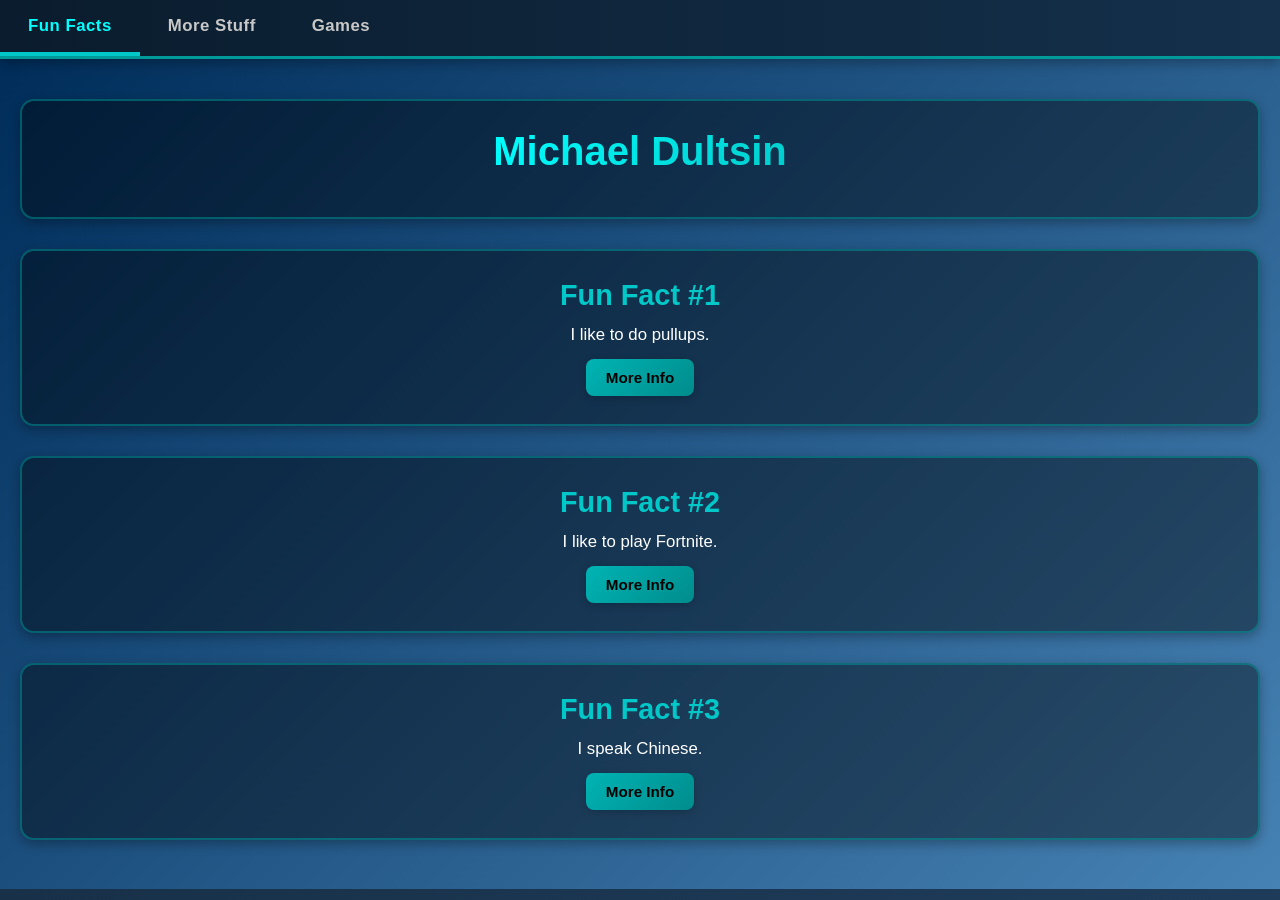
==== commit d3c15ce2: "Added finishing touches." ====
--- a/index.html
+++ b/index.html
@@ -15,9 +15,9 @@
 
   <!-- Tabs -->
   <div class="tabs">
-    <div class="tab active" onclick="showTab('funFacts')">Fun Facts</div>
-    <div class="tab" onclick="showTab('moreStuff')">More Stuff</div>
-    <div class="tab" onclick="showTab('newTab')">Games</div>
+    <div class="tab active" data-tab="funFacts">Fun Facts</div>
+    <div class="tab" data-tab="moreStuff">More Stuff</div>
+    <div class="tab" data-tab="newTab">Games</div>
   </div>
 
   <!-- Fun Facts Tab -->
@@ -29,21 +29,21 @@
     <section>
       <h2>Fun Fact #1</h2>
       <p>I like to do pullups.</p>
-      <button onclick="togglePopup(this)">More Info</button>
+      <button class="info-btn">More Info</button>
       <div class="popup">I have done 12 pullups in a row</div>
     </section>
 
     <section>
       <h2>Fun Fact #2</h2>
       <p>I like to play Fortnite.</p>
-      <button onclick="togglePopup(this)">More Info</button>
+      <button class="info-btn">More Info</button>
       <div class="popup"></div>
     </section>
 
     <section>
       <h2>Fun Fact #3</h2>
       <p>I speak Chinese.</p>
-      <button onclick="togglePopup(this)">More Info</button>
+      <button class="info-btn">More Info</button>
       <div class="popup">I have been learning Chinese for 4 years!</div>
     </section>
   </div>
@@ -58,632 +58,28 @@
   <!-- Games Tab -->
   <div id="newTab" class="tab-content">
     <h2>Games</h2>
-    <p>Here's some other cool stuff about me!</p>
+    <p style="margin-bottom: 30px; font-size: 1.1em;">Here are some fun games!</p>
     
-    <div style="display: flex; justify-content: center; align-items: center; min-height: 60vh; gap: 40px;">
+    <div style="display: flex; justify-content: center; align-items: flex-start; min-height: 60vh; gap: 40px; flex-wrap: wrap;" class="game-container">
       <!-- Snake/Kaleidoscope Game -->
-      <section style="width: 400px; height: 400px; padding: 0; display: flex; align-items: center; justify-content: center;">
-        <canvas id="kaleidoscope" width="400" height="400" style="border-radius: 10px; cursor: crosshair; display: block;"></canvas>
-      </section>
+      <div class="game-card" style="width: 420px;">
+        <canvas id="kaleidoscope" width="400" height="400" style="border-radius: 12px; cursor: crosshair; display: block;"></canvas>
+        <p class="game-title">Kaleidoscope</p>
+        <p style="font-size: 0.9em; margin: 5px 0 0 0; color: rgb(200, 200, 200);">Click to spawn patterns</p>
+      </div>
       
       <!-- Flappy Chicken Game -->
-      <section style="width: 400px; height: 400px; padding: 0; display: flex; align-items: center; justify-content: center; position: relative;">
-        <canvas id="flappyChicken" width="400" height="400" style="border-radius: 10px; cursor: pointer; display: block; background: linear-gradient(to bottom, #FF6B35 0%, #FF8C42 30%, #FFC93C 60%, #87CEEB 100%);"></canvas>
-        <div id="flappyTitle" style="position: absolute; top: 50%; left: 50%; transform: translate(-50%, -50%); font-size: 32px; font-weight: bold; font-family: 'Comic Sans MS', 'Chalkboard SE', 'Arial Black', cursive; color: rgba(255, 255, 255, 0.8); text-shadow: 2px 2px 4px rgba(0,0,0,0.5); z-index: 10; pointer-events: none;">Flappy Chicken</div>
-        <div id="flappyScore" style="position: absolute; top: 15px; left: 15px; font-size: 20px; font-weight: bold; color: white; text-shadow: 1px 1px 3px rgba(0,0,0,0.7); z-index: 10; pointer-events: none;">Score: 0</div>
-      </section>
+      <div class="game-card" style="width: 420px;">
+        <canvas id="flappyChicken" width="400" height="400" style="border-radius: 12px; cursor: pointer; display: block; background: linear-gradient(to bottom, #FF6B35 0%, #FF8C42 30%, #FFC93C 60%, #87CEEB 100%);"></canvas>
+        <p class="game-title">Flappy Chicken</p>
+        <p style="font-size: 0.9em; margin: 5px 0 0 0; color: rgb(200, 200, 200);">Click/Space to flap</p>
+      </div>
     </div>
   </div>
 
   <!-- JavaScript -->
-  <script>
-    // Scroll to top on page load
-    window.addEventListener('load', () => {
-      window.scrollTo(0, 0);
-    });
-
-    function showTab(tabId) {
-      document.querySelectorAll('.tab').forEach(tab => tab.classList.remove('active'));
-      document.querySelectorAll('.tab-content').forEach(content => content.classList.remove('active'));
-      document.querySelector(`.tab[onclick="showTab('${tabId}')"]`).classList.add('active');
-      document.getElementById(tabId).classList.add('active');
-    }
-
-    function togglePopup(button) {
-      const popup = button.nextElementSibling;
-      popup.classList.toggle('show');
-    }
-
-    // Kaleidoscope
-    const canvas = document.getElementById('kaleidoscope');
-    const ctx = canvas.getContext('2d');
-    let mouseX = canvas.width / 2;
-    let mouseY = canvas.height / 2;
-    let points = [];
-    let clickCount = 0;
-    let gameActive = false;
-
-    // Draw octagon helper
-    function drawOctagon(ctx, x, y, size, fillColor, opacity = 1) {
-      ctx.save();
-      ctx.globalAlpha = opacity;
-      ctx.fillStyle = fillColor;
-      ctx.beginPath();
-      for (let i = 0; i < 8; i++) {
-        const angle = (i * Math.PI * 2) / 8 - Math.PI / 8;
-        const px = x + size * Math.cos(angle);
-        const py = y + size * Math.sin(angle);
-        if (i === 0) ctx.moveTo(px, py);
-        else ctx.lineTo(px, py);
-      }
-      ctx.closePath();
-      ctx.fill();
-      ctx.restore();
-    }
-
-    canvas.addEventListener('click', () => {
-      if (countdownActive) return;
-      clickCount++;
-      if (clickCount === 2) {
-        gameActive = true;
-        clickCount = 0;
-        initSnakeGame();
-      }
-    });
-
-    canvas.addEventListener('mousemove', (e) => {
-      if (gameActive || countdownActive) return;
-      const rect = canvas.getBoundingClientRect();
-      mouseX = e.clientX - rect.left;
-      mouseY = e.clientY - rect.top;
-      
-      // Add new points in pentagon pattern around mouse
-      if (Math.random() > 0.5) {
-        for (let i = 0; i < 5; i++) {
-          const angle = (Math.PI * 2 / 5) * i;
-          const offsetX = Math.cos(angle) * 15;
-          const offsetY = Math.sin(angle) * 15;
-          
-          const colorChoice = Math.random();
-          let hue;
-          if (colorChoice < 0.33) {
-            hue = 180; // Teal/Cyan
-          } else if (colorChoice < 0.66) {
-            hue = 200; // Baby Blue
-          } else {
-            hue = 160; // Dark Teal/Green
-          }
-          
-          points.push({
-            x: mouseX + offsetX,
-            y: mouseY + offsetY,
-            hue: hue,
-            life: 80
-          });
-        }
-      }
-    });
-
-    function drawKaleidoscope() {
-      if (gameActive || countdownActive) {
-        requestAnimationFrame(drawKaleidoscope);
-        return;
-      }
-
-      ctx.fillStyle = 'rgba(0, 31, 63, 0.12)';
-      ctx.fillRect(0, 0, canvas.width, canvas.height);
-
-      const centerX = canvas.width / 2;
-      const centerY = canvas.height / 2;
-
-      // Update and draw points
-      points = points.filter(p => p.life > 0);
-      points.forEach(p => {
-        p.life -= 1;
-        const opacity = p.life / 80;
-
-        for (let i = 0; i < 5; i++) {
-          const angle = (Math.PI * 2 / 5) * i;
-          const x = centerX + (p.x - centerX) * Math.cos(angle) - (p.y - centerY) * Math.sin(angle);
-          const y = centerY + (p.x - centerX) * Math.sin(angle) + (p.y - centerY) * Math.cos(angle);
-
-          // Draw single octagon layer for cleaner effect
-          const baseColor = `hsl(${p.hue}, 100%, 50%)`;
-          drawOctagon(ctx, x, y, 4 * opacity, baseColor, opacity * 0.5);
-        }
-      });
-
-      requestAnimationFrame(drawKaleidoscope);
-    }
-
-    // Snake Game
-    let snake, food, direction, nextDirection, score;
-    let countdown = 3;
-    let countdownActive = false;
-    let gameLoopActive = false;
-
-    function initSnakeGame() {
-      countdown = 3;
-      countdownActive = true;
-      
-      const countdownInterval = setInterval(() => {
-        ctx.fillStyle = 'rgb(0, 31, 63)';
-        ctx.fillRect(0, 0, canvas.width, canvas.height);
-        ctx.fillStyle = 'rgb(0, 153, 153)';
-        ctx.font = 'bold 80px Arial';
-        ctx.textAlign = 'center';
-        ctx.textBaseline = 'middle';
-        ctx.fillText(countdown, canvas.width / 2, canvas.height / 2);
-        
-        countdown--;
-        
-        if (countdown < 0) {
-          clearInterval(countdownInterval);
-          countdownActive = false;
-          startSnakeGame();
-        }
-      }, 1000);
-    }
-
-    function startSnakeGame() {
-      snake = [{x: 10, y: 10}];
-      food = {x: Math.floor(Math.random() * 20), y: Math.floor(Math.random() * 20)};
-      direction = {x: 1, y: 0};
-      nextDirection = {x: 1, y: 0};
-      score = 0;
-      gameLoopActive = true;
-
-      document.addEventListener('keydown', handleSnakeInput);
-      gameLoopSnake();
-    }
-
-    function handleSnakeInput(e) {
-      const key = e.key.toLowerCase();
-      const arrowKeys = ['arrowup', 'arrowdown', 'arrowleft', 'arrowright'];
-      
-      if (arrowKeys.includes(key)) {
-        e.preventDefault();
-      }
-      
-      let newDirection = null;
-      if (key === 'arrowup' || key === 'w') newDirection = {x: 0, y: -1};
-      if (key === 'arrowdown' || key === 's') newDirection = {x: 0, y: 1};
-      if (key === 'arrowleft' || key === 'a') newDirection = {x: -1, y: 0};
-      if (key === 'arrowright' || key === 'd') newDirection = {x: 1, y: 0};
-      
-      // Prevent reversing into the snake's body
-      if (newDirection && !(newDirection.x === -direction.x && newDirection.y === -direction.y)) {
-        nextDirection = newDirection;
-      }
-    }
-
-    function gameLoopSnake() {
-      if (!gameLoopActive) return;
-
-      direction = nextDirection;
-      const head = {x: snake[0].x + direction.x, y: snake[0].y + direction.y};
-
-      if (head.x < 0 || head.x >= 20 || head.y < 0 || head.y >= 20 || snake.some(s => s.x === head.x && s.y === head.y)) {
-        gameLoopActive = false;
-        gameActive = false;
-        document.removeEventListener('keydown', handleSnakeInput);
-        playExplosionEffect();
-        return;
-      }
-
-      snake.unshift(head);
-
-      if (head.x === food.x && head.y === food.y) {
-        score++;
-        food = {x: Math.floor(Math.random() * 20), y: Math.floor(Math.random() * 20)};
-      } else {
-        snake.pop();
-      }
-
-      drawSnakeGameOnCanvas();
-      setTimeout(gameLoopSnake, 100);
-    }
-
-    function drawSnakeGameOnCanvas() {
-      ctx.fillStyle = 'rgb(0, 31, 63)';
-      ctx.fillRect(0, 0, canvas.width, canvas.height);
-
-      const cellSize = 20;
-
-      ctx.fillStyle = 'rgb(0, 153, 153)';
-      snake.forEach(segment => {
-        ctx.fillRect(segment.x * cellSize, segment.y * cellSize, cellSize - 2, cellSize - 2);
-      });
-
-      ctx.fillStyle = 'rgb(255, 255, 255)';
-      ctx.fillRect(food.x * cellSize, food.y * cellSize, cellSize - 2, cellSize - 2);
-
-      ctx.fillStyle = 'rgb(255, 255, 255)';
-      ctx.font = '16px Arial';
-      ctx.textAlign = 'left';
-      ctx.textBaseline = 'top';
-      ctx.fillText(`Score: ${score}`, 10, 10);
-      ctx.fillText('Double-click to exit', 10, 30);
-    }
-
-    function playExplosionEffect() {
-      let explosionRadius = 0;
-      const maxRadius = 150;
-      const cellSize = 20;
-      let explosionAlpha = 1;
-
-      function drawExplosion() {
-        // Draw base game
-        ctx.fillStyle = 'rgb(0, 31, 63)';
-        ctx.fillRect(0, 0, canvas.width, canvas.height);
-
-        const centerX = canvas.width / 2;
-        const centerY = canvas.height / 2;
-
-        // Draw pixelized explosion ripple
-        for (let x = 0; x < 20; x++) {
-          for (let y = 0; y < 20; y++) {
-            const distance = Math.sqrt(Math.pow(x - 10, 2) + Math.pow(y - 10, 2)) * cellSize;
-            
-            // Explosion ripple effect with red and orange colors
-            if (distance < explosionRadius && distance > explosionRadius - 30) {
-              const colors = ['rgb(255, 100, 0)', 'rgb(255, 50, 50)'];
-              const hue = colors[Math.floor(Math.random() * colors.length)];
-              const fadeAmount = 1 - (distance - (explosionRadius - 30)) / 30;
-              const rgbMatch = hue.match(/\d+/g);
-              ctx.fillStyle = `rgba(${rgbMatch[0]}, ${rgbMatch[1]}, ${rgbMatch[2]}, ${explosionAlpha * fadeAmount})`;
-              ctx.fillRect(x * cellSize, y * cellSize, cellSize, cellSize);
-            }
-          }
-        }
-
-        explosionRadius += 6;
-        explosionAlpha -= 0.015;
-
-        if (explosionRadius < maxRadius && explosionAlpha > 0) {
-          requestAnimationFrame(drawExplosion);
-        } else {
-          flashFade();
-        }
-      }
-
-      drawExplosion();
-    }
-
-    function flashFade() {
-      let flashAlpha = 1;
-      const flashDuration = 300;
-      const startTime = Date.now();
-
-      function drawFlash() {
-        const elapsed = Date.now() - startTime;
-        flashAlpha = Math.max(0, 1 - (elapsed / flashDuration));
-
-        ctx.fillStyle = `rgba(255, 255, 255, ${flashAlpha * 0.6})`;
-        ctx.fillRect(0, 0, canvas.width, canvas.height);
-
-        if (flashAlpha > 0) {
-          requestAnimationFrame(drawFlash);
-        } else {
-          setTimeout(() => {
-            alert(`Game Over! Score: ${score}`);
-            clickCount = 0;
-            points = [];
-          }, 100);
-        }
-      }
-
-      drawFlash();
-    }
-
-    // Flappy Chicken Game
-    const flappyCanvas = document.getElementById('flappyChicken');
-    const flappyCtx = flappyCanvas.getContext('2d');
-    let flappyGameActive = false;
-    let flappyScore = 0;
-    let flappyHighScore = localStorage.getItem('flappyHighScore') ? parseInt(localStorage.getItem('flappyHighScore')) : 0;
-    let flappyGameStarted = false;
-    let flappyGameOver = false;
-
-    let flappyChicken = {
-      x: 50,
-      y: 150,
-      width: 30,
-      height: 30,
-      velocityY: 0,
-      gravity: 0.25,
-      flapPower: -7
-    };
-
-    let flappyPipes = [];
-    let flappyPipeWidth = 60;
-    let flappyPipeGap = 140;
-    let flappyPipeSpeed = 2;
-    let flappyPipeSpawnTimer = 0;
-
-    function drawChicken(x, y, width, height) {
-      const pixelSize = 2;
-      
-      // Body (golden/orange pixelated)
-      flappyCtx.fillStyle = '#FFD700';
-      flappyCtx.fillRect(x - 8, y - 4, 16, 12);
-      
-      // Darker shading on body
-      flappyCtx.fillStyle = '#FFC700';
-      flappyCtx.fillRect(x - 8, y + 4, 16, 4);
-      
-      // Head
-      flappyCtx.fillStyle = '#FFD700';
-      flappyCtx.fillRect(x + 4, y - 12, 8, 8);
-      
-      // Comb (red pixelated)
-      flappyCtx.fillStyle = '#FF4444';
-      flappyCtx.fillRect(x + 6, y - 14, 4, 2);
-      flappyCtx.fillRect(x + 8, y - 16, 2, 2);
-      flappyCtx.fillRect(x + 4, y - 15, 2, 2);
-      
-      // Eye (black)
-      flappyCtx.fillStyle = '#000000';
-      flappyCtx.fillRect(x + 7, y - 10, 2, 2);
-      flappyCtx.fillStyle = '#FFFFFF';
-      flappyCtx.fillRect(x + 8, y - 10, 1, 1);
-      
-      // Beak (orange)
-      flappyCtx.fillStyle = '#FF8C00';
-      flappyCtx.fillRect(x + 12, y - 8, 4, 2);
-      
-      // Wing (darker gold)
-      flappyCtx.fillStyle = '#FFA500';
-      flappyCtx.fillRect(x - 10, y - 4, 6, 8);
-      
-      // Tail feathers
-      flappyCtx.fillStyle = '#FF8C00';
-      flappyCtx.fillRect(x - 12, y - 4, 2, 2);
-      flappyCtx.fillRect(x - 14, y, 2, 2);
-      flappyCtx.fillRect(x - 12, y + 4, 2, 2);
-    }
-
-    function drawFlappyPipe(pipe) {
-      // Top pipe with detailed texture
-      const topPipeHeight = pipe.topHeight;
-      flappyCtx.fillStyle = '#FFD700';
-      flappyCtx.fillRect(pipe.x, 0, flappyPipeWidth, topPipeHeight);
-      
-      // Add textured details to top pipe
-      for (let py = 0; py < topPipeHeight; py += 4) {
-        for (let px = pipe.x; px < pipe.x + flappyPipeWidth; px += 4) {
-          if (Math.random() > 0.6) {
-            flappyCtx.fillStyle = '#FFC700';
-            flappyCtx.fillRect(px, py, 2, 2);
-          }
-          if (Math.random() > 0.7) {
-            flappyCtx.fillStyle = '#FFFFFF';
-            flappyCtx.fillRect(px + 2, py + 2, 1, 1);
-          }
-        }
-      }
-      
-      // Bottom pipe with detailed texture
-      const bottomPipeStart = pipe.topHeight + flappyPipeGap;
-      const bottomPipeHeight = flappyCanvas.height - bottomPipeStart;
-      flappyCtx.fillStyle = '#FFD700';
-      flappyCtx.fillRect(pipe.x, bottomPipeStart, flappyPipeWidth, bottomPipeHeight);
-      
-      // Add textured details to bottom pipe
-      for (let py = bottomPipeStart; py < flappyCanvas.height; py += 4) {
-        for (let px = pipe.x; px < pipe.x + flappyPipeWidth; px += 4) {
-          if (Math.random() > 0.6) {
-            flappyCtx.fillStyle = '#FFC700';
-            flappyCtx.fillRect(px, py, 2, 2);
-          }
-          if (Math.random() > 0.7) {
-            flappyCtx.fillStyle = '#FFFFFF';
-            flappyCtx.fillRect(px + 2, py + 2, 1, 1);
-          }
-        }
-      }
-      
-      // Pipe edges
-      flappyCtx.strokeStyle = '#FFA500';
-      flappyCtx.lineWidth = 2;
-      flappyCtx.strokeRect(pipe.x, 0, flappyPipeWidth, topPipeHeight);
-      flappyCtx.strokeRect(pipe.x, bottomPipeStart, flappyPipeWidth, bottomPipeHeight);
-    }
-
-    function updateFlappyGame() {
-      if (!flappyGameStarted) return;
-
-      // Update chicken
-      flappyChicken.velocityY += flappyChicken.gravity;
-      flappyChicken.y += flappyChicken.velocityY;
-
-      // Boundary collision
-      if (flappyChicken.y - flappyChicken.height / 2 < 0 || flappyChicken.y + flappyChicken.height / 2 > flappyCanvas.height) {
-        endFlappyGame();
-        return;
-      }
-
-      // Spawn pipes
-      flappyPipeSpawnTimer++;
-      if (flappyPipeSpawnTimer > 90) {
-        const topHeight = Math.random() * (flappyCanvas.height - flappyPipeGap - 80) + 40;
-        flappyPipes.push({
-          x: flappyCanvas.width,
-          topHeight: topHeight,
-          scored: false
-        });
-        flappyPipeSpawnTimer = 0;
-      }
-
-      // Update pipes
-      for (let i = flappyPipes.length - 1; i >= 0; i--) {
-        flappyPipes[i].x -= flappyPipeSpeed;
-
-        // Scoring
-        if (!flappyPipes[i].scored && flappyPipes[i].x + flappyPipeWidth < flappyChicken.x) {
-          flappyScore++;
-          flappyPipes[i].scored = true;
-        }
-
-        // Collision detection
-        if (flappyChicken.x + flappyChicken.width / 2 > flappyPipes[i].x &&
-            flappyChicken.x - flappyChicken.width / 2 < flappyPipes[i].x + flappyPipeWidth) {
-          if (flappyChicken.y - flappyChicken.height / 2 < flappyPipes[i].topHeight ||
-              flappyChicken.y + flappyChicken.height / 2 > flappyPipes[i].topHeight + flappyPipeGap) {
-            endFlappyGame();
-            return;
-          }
-        }
-
-        // Remove pipes off screen
-        if (flappyPipes[i].x + flappyPipeWidth < 0) {
-          flappyPipes.splice(i, 1);
-        }
-      }
-    }
-
-    function drawFlappyGame() {
-      // Create fading sunset sky (not gradient)
-      const pixelSize = 4;
-      
-      // Draw sky with fading effect from top to bottom
-      for (let py = 0; py < flappyCanvas.height; py += pixelSize) {
-        const fadeProgress = py / flappyCanvas.height;
-        
-        // Interpolate between sunset colors with fading
-        let r, g, b;
-        
-        if (fadeProgress < 0.33) {
-          // Top: deep red/orange
-          r = 255;
-          g = Math.floor(61 + (87 - 61) * (fadeProgress / 0.33));
-          b = 0;
-        } else if (fadeProgress < 0.67) {
-          // Middle: orange to golden
-          const t = (fadeProgress - 0.33) / 0.34;
-          r = 255;
-          g = Math.floor(148 + (185 - 148) * t);
-          b = Math.floor(0 + (59 - 0) * t);
-        } else {
-          // Bottom: golden to sky blue
-          const t = (fadeProgress - 0.67) / 0.33;
-          r = Math.floor(255 - (135 - 255) * t);
-          g = Math.floor(206 - (206 - 206) * t);
-          b = Math.floor(59 + (235 - 59) * t);
-        }
-        
-        flappyCtx.fillStyle = `rgb(${r}, ${g}, ${b})`;
-        for (let px = 0; px < flappyCanvas.width; px += pixelSize) {
-          // Add subtle noise
-          if (Math.random() > 0.9) {
-            flappyCtx.fillStyle = `rgb(${Math.max(0, r - 20)}, ${Math.max(0, g - 20)}, ${Math.min(255, b + 20)})`;
-          }
-          flappyCtx.fillRect(px, py, pixelSize, pixelSize);
-          flappyCtx.fillStyle = `rgb(${r}, ${g}, ${b})`;
-        }
-      }
-
-      // Draw pixelated sun
-      const sunX = 320;
-      const sunY = 80;
-      const sunRadius = 30;
-      flappyCtx.fillStyle = '#FFFF00';
-      for (let dy = -sunRadius; dy <= sunRadius; dy += 4) {
-        for (let dx = -sunRadius; dx <= sunRadius; dx += 4) {
-          if (dx * dx + dy * dy <= sunRadius * sunRadius) {
-            flappyCtx.fillRect(sunX + dx, sunY + dy, 4, 4);
-          }
-        }
-      }
-      
-      // Sun glow (slightly darker orange)
-      flappyCtx.fillStyle = '#FFB300';
-      for (let dy = -(sunRadius + 8); dy <= (sunRadius + 8); dy += 4) {
-        for (let dx = -(sunRadius + 8); dx <= (sunRadius + 8); dx += 4) {
-          if ((dx * dx + dy * dy <= (sunRadius + 8) * (sunRadius + 8)) && 
-              (dx * dx + dy * dy > sunRadius * sunRadius)) {
-            if (Math.random() > 0.5) {
-              flappyCtx.fillRect(sunX + dx, sunY + dy, 4, 4);
-            }
-          }
-        }
-      }
-
-      // Draw pipes
-      flappyPipes.forEach(pipe => drawFlappyPipe(pipe));
-
-      // Draw chicken
-      drawChicken(flappyChicken.x, flappyChicken.y, flappyChicken.width, flappyChicken.height);
-
-      // Draw score and high score
-      flappyCtx.fillStyle = 'white';
-      flappyCtx.font = 'bold 16px Arial';
-      flappyCtx.textAlign = 'left';
-      flappyCtx.textBaseline = 'top';
-      flappyCtx.fillText(`Score: ${flappyScore}`, 10, 10);
-      flappyCtx.fillText(`High Score: ${flappyHighScore}`, 10, 32);
-
-      if (!flappyGameStarted) {
-        flappyCtx.fillStyle = 'rgba(0, 0, 0, 0.3)';
-        flappyCtx.fillRect(0, 0, flappyCanvas.width, flappyCanvas.height);
-        flappyCtx.fillStyle = 'white';
-        flappyCtx.font = 'bold 20px Arial';
-        flappyCtx.textAlign = 'center';
-        flappyCtx.fillText('Click to Start', flappyCanvas.width / 2, flappyCanvas.height / 2);
-      }
-
-      updateFlappyGame();
-      requestAnimationFrame(drawFlappyGame);
-    }
-
-    function endFlappyGame() {
-      flappyGameStarted = false;
-      flappyGameOver = true;
-      
-      // Update high score if current score is higher
-      if (flappyScore > flappyHighScore) {
-        flappyHighScore = flappyScore;
-        localStorage.setItem('flappyHighScore', flappyHighScore);
-      }
-      
-      setTimeout(() => {
-        alert(`Game Over! Score: ${flappyScore}\nHigh Score: ${flappyHighScore}`);
-        resetFlappyGame();
-      }, 100);
-    }
-
-    function resetFlappyGame() {
-      flappyChicken.y = 150;
-      flappyChicken.velocityY = 0;
-      flappyPipes = [];
-      flappyScore = 0;
-      flappyPipeSpawnTimer = 0;
-      flappyGameOver = false;
-      document.getElementById('flappyScore').textContent = `Score: 0`;
-    }
-
-    flappyCanvas.addEventListener('click', () => {
-      if (!flappyGameStarted && !flappyGameOver) {
-        flappyGameStarted = true;
-      } else if (flappyGameStarted) {
-        flappyChicken.velocityY = flappyChicken.flapPower;
-      }
-    });
-
-    document.addEventListener('keydown', (e) => {
-      if (e.code === 'Space') {
-        e.preventDefault();
-        if (!flappyGameStarted && !flappyGameOver) {
-          flappyGameStarted = true;
-        } else if (flappyGameStarted) {
-          flappyChicken.velocityY = flappyChicken.flapPower;
-        }
-      }
-    });
-
-    drawFlappyGame();
-    drawKaleidoscope();
-  </script>
+  <script src="script.js"></script>
+  <script src="games.js"></script>
 
 </body>
-</html>
+</html>
--- a/style.css
+++ b/style.css
@@ -2,44 +2,51 @@
 body {
   margin: 0;
   padding: 0;
-  font-family: 'Arial', sans-serif;
-  background: linear-gradient(135deg, rgb(0, 31, 63) 0%, rgb(0, 50, 85) 100%);
+  font-family: 'Segoe UI', 'Arial', sans-serif;
+  background: linear-gradient(135deg, rgb(20, 40, 60) 0%, rgb(30, 60, 90) 100%);
   color: rgb(255, 255, 255);
+  min-height: 100vh;
 }
 
 /* Tabs */
 .tabs {
   display: flex;
-  background: linear-gradient(90deg, rgb(0, 31, 63) 0%, rgb(0, 45, 80) 100%);
-  border-bottom: 2px solid rgb(0, 153, 153);
+  background: linear-gradient(90deg, rgb(10, 28, 45) 0%, rgb(20, 48, 75) 100%);
+  border-bottom: 3px solid rgb(0, 153, 153);
+  box-shadow: 0 4px 12px rgba(0, 0, 0, 0.3);
+  position: sticky;
+  top: 0;
+  z-index: 100;
 }
 
 .tab {
-  padding: 15px 25px;
+  padding: 16px 28px;
   cursor: pointer;
-  font-weight: bold;
+  font-weight: 600;
+  color: rgb(200, 200, 200);
+  border-bottom: 4px solid transparent;
+  transition: color 0.1s ease;
+  font-size: 1.05em;
+  letter-spacing: 0.5px;
+}
+
+.tab:hover {
   color: rgb(255, 255, 255);
-  border-bottom: 3px solid transparent;
-  transition: 0.3s;
-}
-
-.tab:hover {
-  background-color: rgba(0, 153, 153, 0.2);
 }
 
 .tab.active {
-  border-bottom: 3px solid rgb(0, 153, 153);
-  background-color: rgba(0, 153, 153, 0.1);
+  border-bottom: 4px solid rgb(0, 200, 200);
+  color: rgb(0, 255, 255);
 }
 
 /* Tab content */
 .tab-content {
   display: none;
-  padding: 20px;
+  padding: 40px 20px;
   box-sizing: border-box;
-  min-height: 100vh;
-  flex-direction: column;
-  gap: 20px;
+  min-height: calc(100vh - 70px);
+  flex-direction: column;
+  gap: 30px;
 }
 
 .tab-content.active {
@@ -52,33 +59,43 @@
 
 /* Sections (cards) */
 section {
-  background: rgba(0, 0, 0, 0.3);
-  padding: 20px;
-  border-radius: 12px;
-  border: 2px solid rgb(0, 153, 153);
-  box-shadow: 0 0 15px rgb(0, 153, 153);
+  background: rgba(0, 0, 0, 0.4);
+  padding: 28px;
+  border-radius: 14px;
+  border: 2px solid rgba(0, 153, 153, 0.5);
+  box-shadow: 0 4px 12px rgba(0, 0, 0, 0.3);
   display: flex;
   flex-direction: column;
   align-items: center;
   text-align: center;
-  transition: all 0.3s ease;
 }
 
 section:hover {
-  transform: translateY(-5px);
-  background-color: rgb(0, 153, 153);
-  color: rgb(0, 0, 0);
-  box-shadow: 0 0 25px rgb(0, 153, 153);
+  border-color: rgba(0, 153, 153, 0.8);
 }
 
 /* Titles and text */
-h1, h2 {
+h1 {
+  margin: 0 0 15px 0;
+  font-weight: 700;
+  font-size: 2.5em;
+  background: linear-gradient(135deg, #00ffff, #00cccc);
+  -webkit-background-clip: text;
+  -webkit-text-fill-color: transparent;
+  background-clip: text;
+}
+
+h2 {
   margin: 0 0 10px 0;
-  font-weight: 700;
+  font-weight: 600;
+  font-size: 1.8em;
+  color: rgb(0, 200, 200);
 }
 
 p {
   margin: 0 0 10px 0;
+  line-height: 1.6;
+  font-size: 1.05em;
 }
 
 /* Images */
@@ -98,49 +115,67 @@
   color: inherit;
   font-weight: bold;
   border-radius: 6px;
-  transition: all 0.3s ease;
 }
 
 .popup.show {
   display: block;
-  animation: popupFade 0.3s ease;
-}
-
-@keyframes popupFade {
-  0% { opacity: 0; transform: translateY(-5px); }
-  100% { opacity: 1; transform: translateY(0); }
 }
 
 /* New Tab Gradient */
 #newTab {
-  background: linear-gradient(135deg, rgba(0, 0, 0, 0.7) 70%, #a4c7e7 30%);
+  background: linear-gradient(135deg, rgba(0, 0, 0, 0.5) 70%, rgba(0, 100, 120, 0.3) 30%);
   color: white;
-  padding: 20px;
-  border-radius: 12px;
-  box-shadow: 0 0 20px rgba(0, 31, 63, 0.5);
+  padding: 30px;
+  border-radius: 0;
+  box-shadow: none;
   text-align: center;
+}
+
+#newTab h2 {
+  margin-bottom: 10px;
 }
 
 /* More Stuff tab */
 #moreStuff {
-  background-color: rgb(245, 245, 220);
+  background: linear-gradient(135deg, rgb(220, 220, 200) 0%, rgb(240, 240, 220) 100%);
   color: rgb(0, 31, 63);
-  padding: 20px;
-  border-radius: 12px;
-  box-shadow: 0 0 20px rgba(0, 31, 63, 0.5);
+  padding: 30px;
+  border-radius: 0;
+  box-shadow: none;
   align-items: center;
   text-align: center;
   gap: 20px;
-  min-height: 80vh;
-  flex-direction: column;
+  min-height: calc(100vh - 70px);
+  flex-direction: column;
+}
+
+#moreStuff h2 {
+  color: rgb(0, 31, 63);
+  margin-bottom: 20px;
+}
+
+#moreStuff img {
+  box-shadow: 0 8px 24px rgba(0, 0, 0, 0.3);
 }
 
 #moreStuff iframe {
   max-width: 100%;
   border-radius: 10px;
+  box-shadow: 0 8px 24px rgba(0, 0, 0, 0.2);
 }
 
 /* Mobile adjustments */
+@media (max-width: 900px) {
+  .game-container {
+    flex-direction: column !important;
+    gap: 30px !important;
+  }
+  
+  .game-card {
+    width: 100% !important;
+  }
+}
+
 @media (max-width: 600px) {
   img {
     width: 90%;
@@ -154,27 +189,65 @@
   .tab {
     width: 100%;
     text-align: center;
+    padding: 12px 20px;
+  }
+  
+  h1 {
+    font-size: 2em;
+  }
+  
+  h2 {
+    font-size: 1.4em;
+  }
+  
+  .tab-content {
+    padding: 20px 15px;
   }
 }
 
 button {
   border-radius: 8px;
-  background-color: rgb(0, 153, 153);
+  background: linear-gradient(135deg, rgb(0, 180, 180), rgb(0, 140, 140));
   color: rgb(0, 0, 0);
   border: none;
-  padding: 8px 16px;
+  padding: 10px 20px;
   font-size: 0.95em;
   cursor: pointer;
-  transition: background 0.2s;
-  font-weight: bold;
+  font-weight: 600;
+  box-shadow: 0 2px 8px rgba(0, 0, 0, 0.2);
 }
 
 button:hover {
-  background-color: rgba(0, 153, 153, 0.8);
+  background: linear-gradient(135deg, rgb(0, 200, 200), rgb(0, 160, 160));
+}
+
+button:active {
+  opacity: 0.9;
 }
 
 /* Canvas styling */
 canvas {
   display: block;
   margin: 0 auto;
+  box-shadow: 0 4px 12px rgba(0, 0, 0, 0.3);
+}
+
+/* Game cards */
+.game-card {
+  background: rgba(0, 0, 0, 0.3);
+  padding: 20px;
+  border-radius: 16px;
+  border: 2px solid rgba(0, 153, 153, 0.4);
+  box-shadow: 0 4px 12px rgba(0, 0, 0, 0.2);
+  display: flex;
+  flex-direction: column;
+  align-items: center;
+  gap: 12px;
+}
+
+.game-title {
+  font-size: 1.4em;
+  font-weight: 600;
+  color: rgb(0, 200, 200);
+  margin-top: 10px;
 }
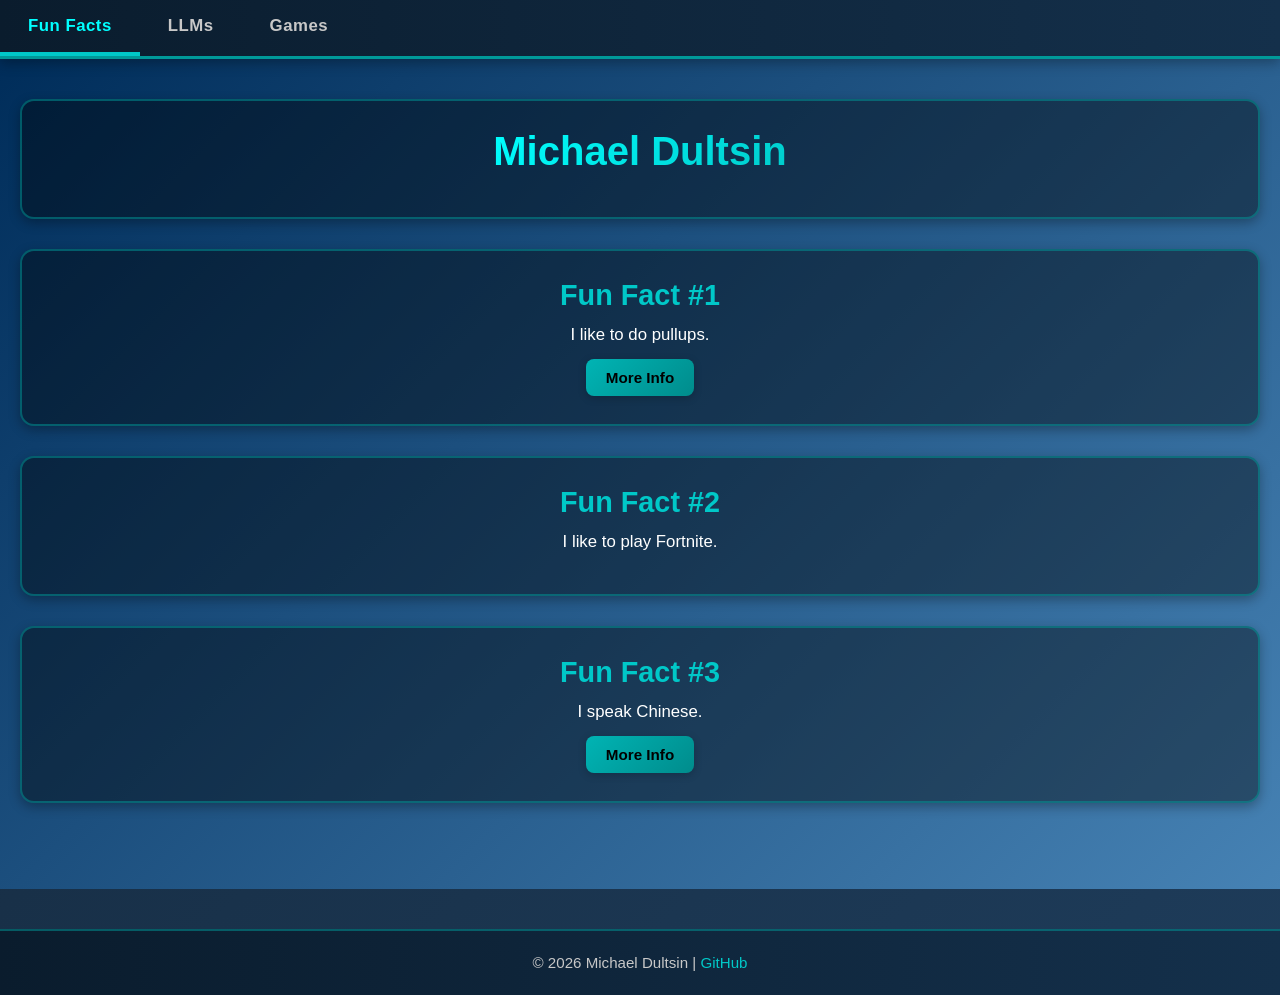
==== commit 035cc13f: "added LLM" ====
--- a/index.html
+++ b/index.html
@@ -3,8 +3,13 @@
 <head>
   <meta charset="UTF-8" />
   <meta name="viewport" content="width=device-width, initial-scale=1.0">
-  <title>Michael Dultsin's Fun Facts</title>
+  <meta name="description" content="Michael Dultsin's portfolio - Fun facts, LLM projects, and interactive games">
+  <meta property="og:title" content="Michael Dultsin's About Me">
+  <meta property="og:description" content="Interactive portfolio with games and more">
+  <meta property="og:type" content="website">
+  <title>Michael Dultsin's About Me</title>
   <link rel="stylesheet" href="style.css">
+  <link rel="icon" href="data:image/svg+xml,<svg xmlns='http://www.w3.org/2000/svg' viewBox='0 0 100 100'><text y='75' font-size='75' fill='%2300CCCC'>M</text></svg>">
   <style>
     html {
       scroll-behavior: auto;
@@ -16,7 +21,7 @@
   <!-- Tabs -->
   <div class="tabs">
     <div class="tab active" data-tab="funFacts">Fun Facts</div>
-    <div class="tab" data-tab="moreStuff">More Stuff</div>
+    <div class="tab" data-tab="moreStuff">LLMs</div>
     <div class="tab" data-tab="newTab">Games</div>
   </div>
 
@@ -36,8 +41,6 @@
     <section>
       <h2>Fun Fact #2</h2>
       <p>I like to play Fortnite.</p>
-      <button class="info-btn">More Info</button>
-      <div class="popup"></div>
     </section>
 
     <section>
@@ -48,34 +51,35 @@
     </section>
   </div>
 
-  <!-- More Stuff Tab -->
+  <!-- LLMs Tab -->
   <div id="moreStuff" class="tab-content">
-    <h2>More Stuff</h2>
-    <img src="homoerectus.jpeg" alt="Michael's picture" style="width: 200px; height: auto; border-radius: 10px; margin: 20px 0;">
-    <iframe width="560" height="315" src="https://www.youtube.com/embed/Mv7J2CLBYBk?start=2" title="YouTube video player" frameborder="0" allow="accelerometer; autoplay; clipboard-write; encrypted-media; gyroscope; picture-in-picture; web-share" allowfullscreen></iframe>
+    <h2>LLMs</h2>
+    <iframe id="llm-iframe" src="llm-chat.html" title="AI Chat with Web Search"></iframe>
   </div>
 
   <!-- Games Tab -->
   <div id="newTab" class="tab-content">
     <h2>Games</h2>
-    <p style="margin-bottom: 30px; font-size: 1.1em;">Here are some fun games!</p>
     
-    <div style="display: flex; justify-content: center; align-items: flex-start; min-height: 60vh; gap: 40px; flex-wrap: wrap;" class="game-container">
-      <!-- Snake/Kaleidoscope Game -->
-      <div class="game-card" style="width: 420px;">
-        <canvas id="kaleidoscope" width="400" height="400" style="border-radius: 12px; cursor: crosshair; display: block;"></canvas>
+    <div class="game-container">
+      <!-- Kaleidoscope Game -->
+      <div class="game-card game-card-wrapper">
+        <canvas id="kaleidoscope" width="400" height="400" class="kaleidoscope-canvas" aria-label="Kaleidoscope game - move mouse to create patterns"></canvas>
         <p class="game-title">Kaleidoscope</p>
-        <p style="font-size: 0.9em; margin: 5px 0 0 0; color: rgb(200, 200, 200);">Click to spawn patterns</p>
       </div>
       
       <!-- Flappy Chicken Game -->
-      <div class="game-card" style="width: 420px;">
-        <canvas id="flappyChicken" width="400" height="400" style="border-radius: 12px; cursor: pointer; display: block; background: linear-gradient(to bottom, #FF6B35 0%, #FF8C42 30%, #FFC93C 60%, #87CEEB 100%);"></canvas>
+      <div class="game-card game-card-wrapper">
+        <canvas id="flappyChicken" width="400" height="400" class="flappy-chicken-canvas" aria-label="Flappy Chicken game - click or press space to flap"></canvas>
         <p class="game-title">Flappy Chicken</p>
-        <p style="font-size: 0.9em; margin: 5px 0 0 0; color: rgb(200, 200, 200);">Click/Space to flap</p>
       </div>
     </div>
   </div>
+
+  <!-- Footer -->
+  <footer>
+    <p>&copy; 2026 Michael Dultsin | <a href="https://github.com/MjD887" target="_blank" rel="noopener noreferrer">GitHub</a></p>
+  </footer>
 
   <!-- JavaScript -->
   <script src="script.js"></script>
--- a/style.css
+++ b/style.css
@@ -139,7 +139,7 @@
 #moreStuff {
   background: linear-gradient(135deg, rgb(220, 220, 200) 0%, rgb(240, 240, 220) 100%);
   color: rgb(0, 31, 63);
-  padding: 30px;
+  padding: 20px;
   border-radius: 0;
   box-shadow: none;
   align-items: center;
@@ -152,6 +152,16 @@
 #moreStuff h2 {
   color: rgb(0, 31, 63);
   margin-bottom: 20px;
+  margin-top: 0;
+}
+
+#llm-iframe {
+  width: 100%;
+  max-width: 900px;
+  height: 80vh;
+  border: none;
+  border-radius: 12px;
+  box-shadow: 0 8px 24px rgba(0, 0, 0, 0.2);
 }
 
 #moreStuff img {
@@ -162,6 +172,12 @@
   max-width: 100%;
   border-radius: 10px;
   box-shadow: 0 8px 24px rgba(0, 0, 0, 0.2);
+}
+
+/* Games intro text */
+.games-intro {
+  margin-bottom: 30px;
+  font-size: 1.1em;
 }
 
 /* Mobile adjustments */
@@ -171,7 +187,7 @@
     gap: 30px !important;
   }
   
-  .game-card {
+  .game-card-wrapper {
     width: 100% !important;
   }
 }
@@ -250,4 +266,64 @@
   font-weight: 600;
   color: rgb(0, 200, 200);
   margin-top: 10px;
+}
+
+/* Game container */
+.game-container {
+  display: flex;
+  justify-content: center;
+  align-items: flex-start;
+  min-height: 60vh;
+  gap: 40px;
+  flex-wrap: wrap;
+}
+
+/* Canvas styling */
+.kaleidoscope-canvas {
+  border-radius: 12px;
+  cursor: crosshair;
+  display: block;
+}
+
+.flappy-chicken-canvas {
+  border-radius: 12px;
+  cursor: pointer;
+  display: block;
+  background: linear-gradient(to bottom, #FF6B35 0%, #FF8C42 30%, #FFC93C 60%, #87CEEB 100%);
+}
+
+/* Game card wrapper */
+.game-card-wrapper {
+  width: 420px;
+}
+
+/* Game instructions text */
+.game-instructions {
+  font-size: 0.9em;
+  margin: 5px 0 0 0;
+  color: rgb(200, 200, 200);
+}
+
+/* Footer */
+footer {
+  background: linear-gradient(90deg, rgb(10, 28, 45) 0%, rgb(20, 48, 75) 100%);
+  border-top: 2px solid rgba(0, 153, 153, 0.5);
+  padding: 20px;
+  text-align: center;
+  color: rgb(200, 200, 200);
+  font-size: 0.9em;
+  margin-top: 40px;
+}
+
+footer a {
+  color: rgb(0, 200, 200);
+  text-decoration: none;
+}
+
+footer a:hover {
+  color: rgb(0, 255, 255);
+}
+
+footer p {
+  margin: 0;
 }
